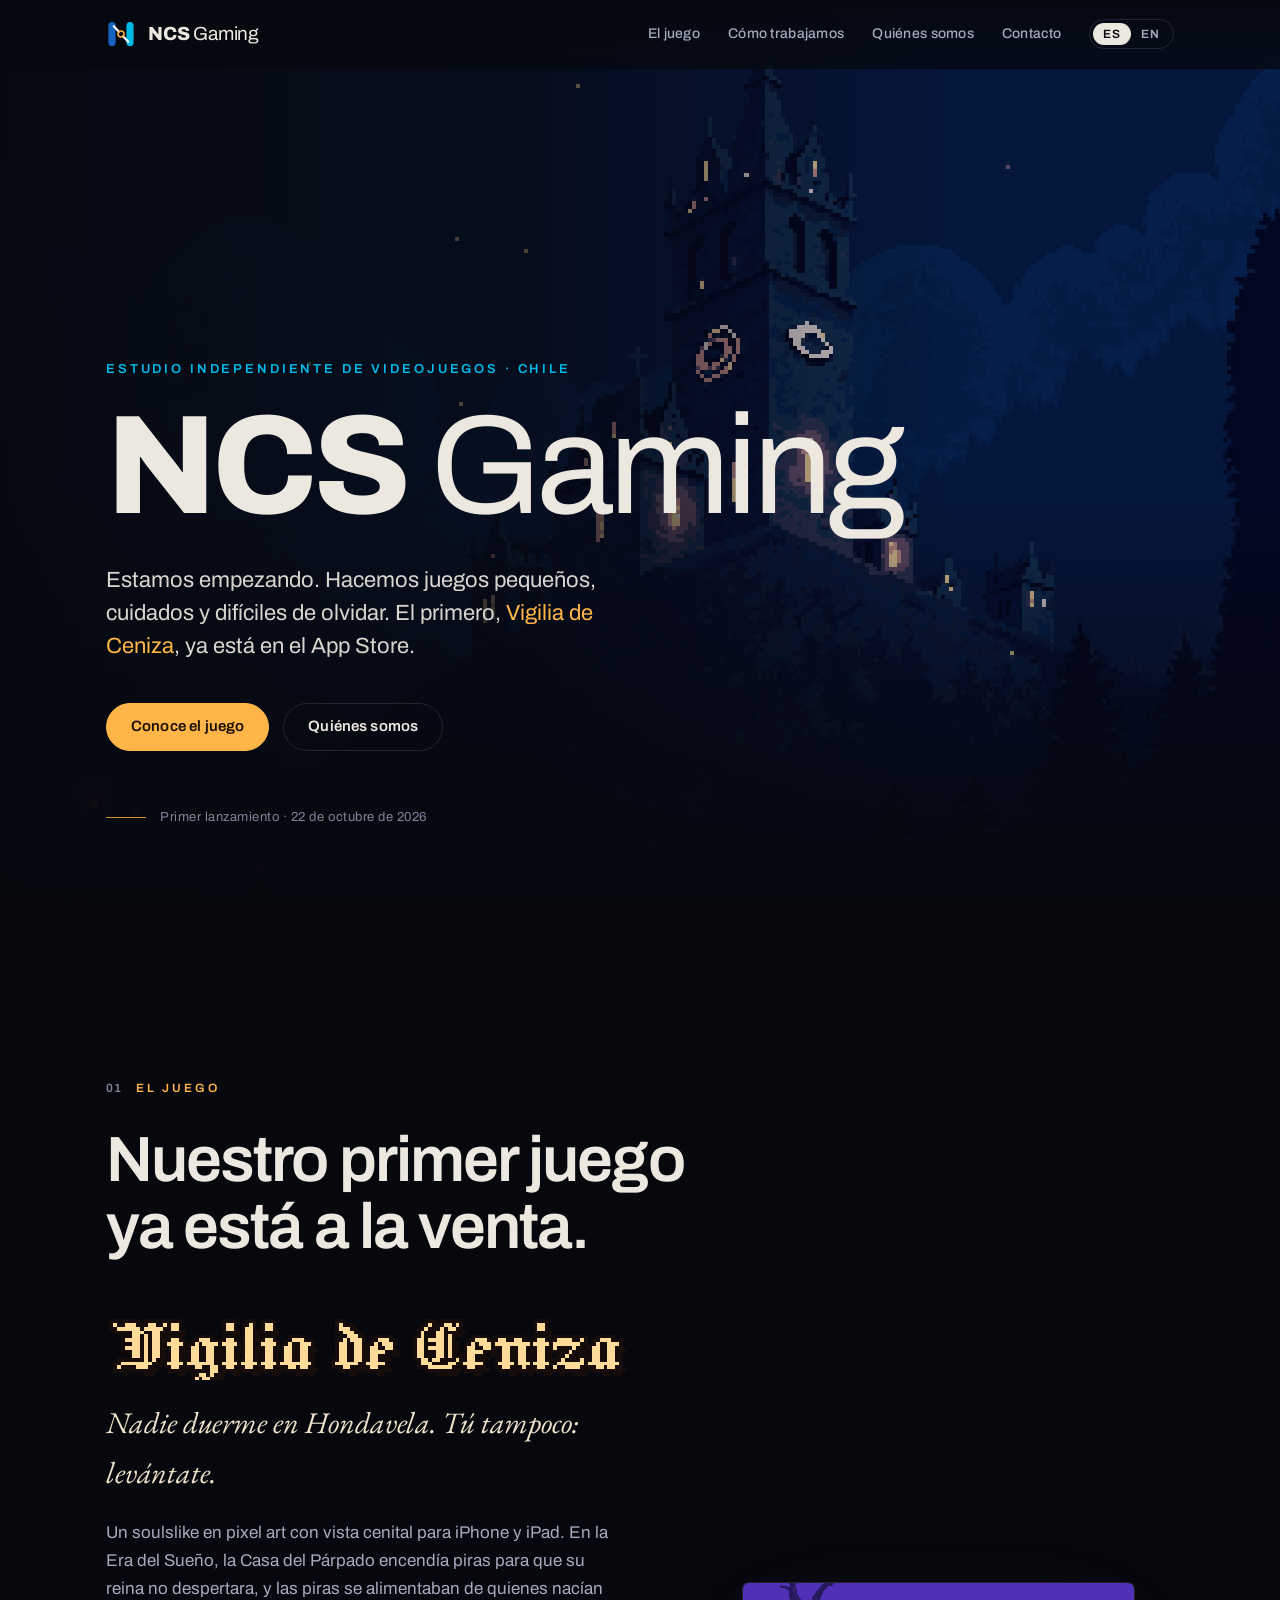
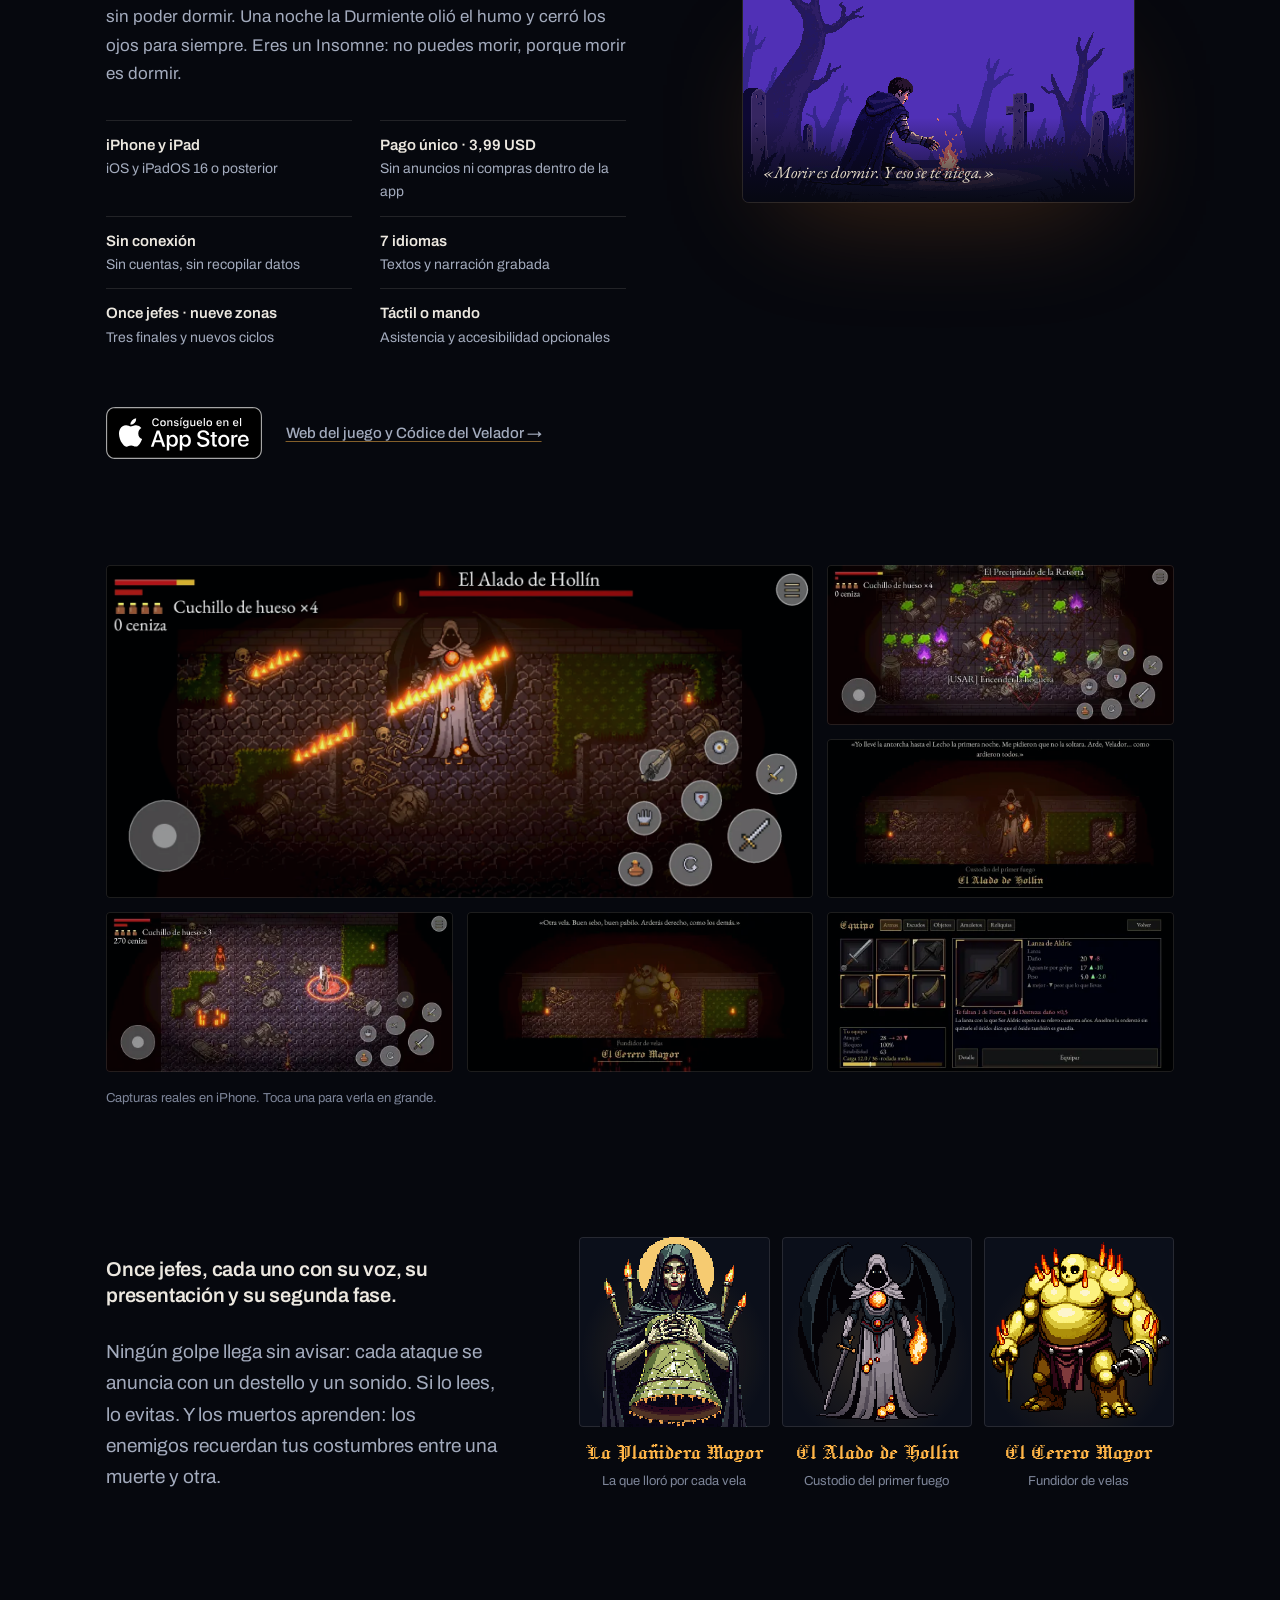
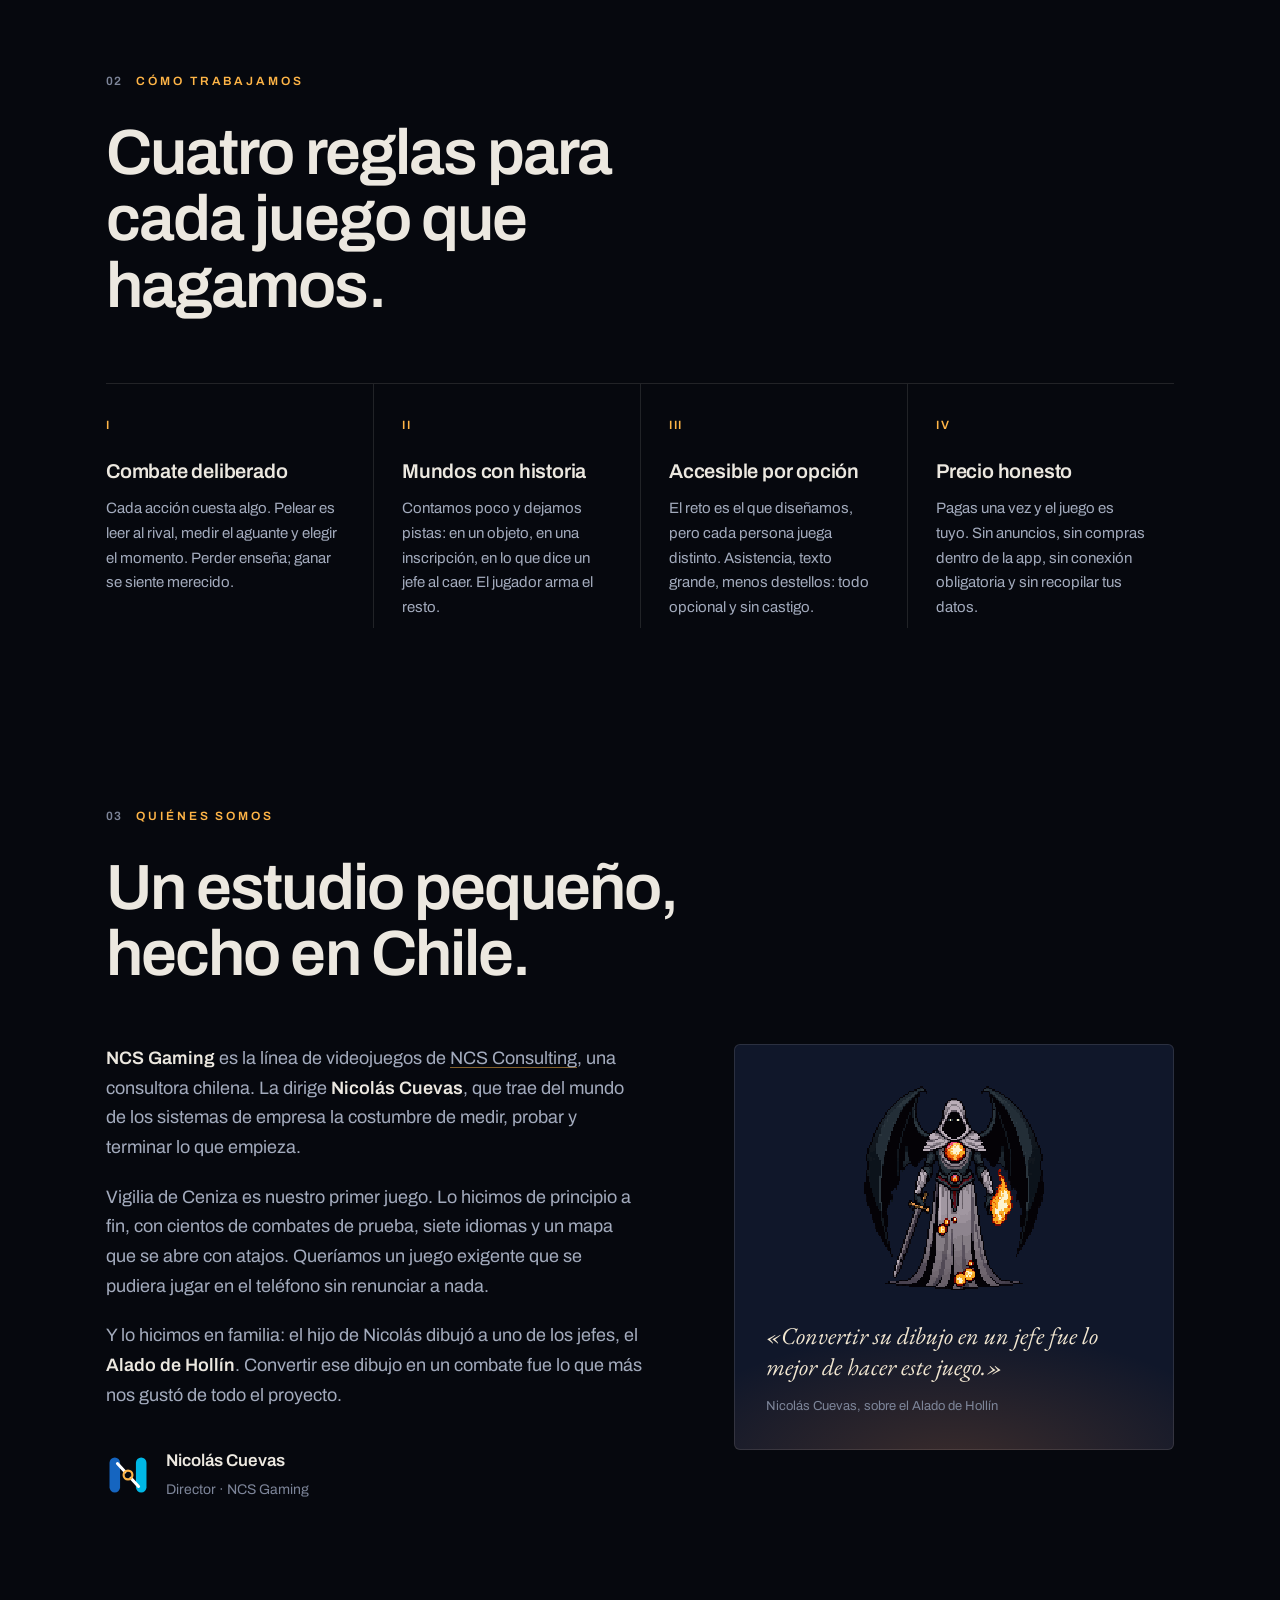
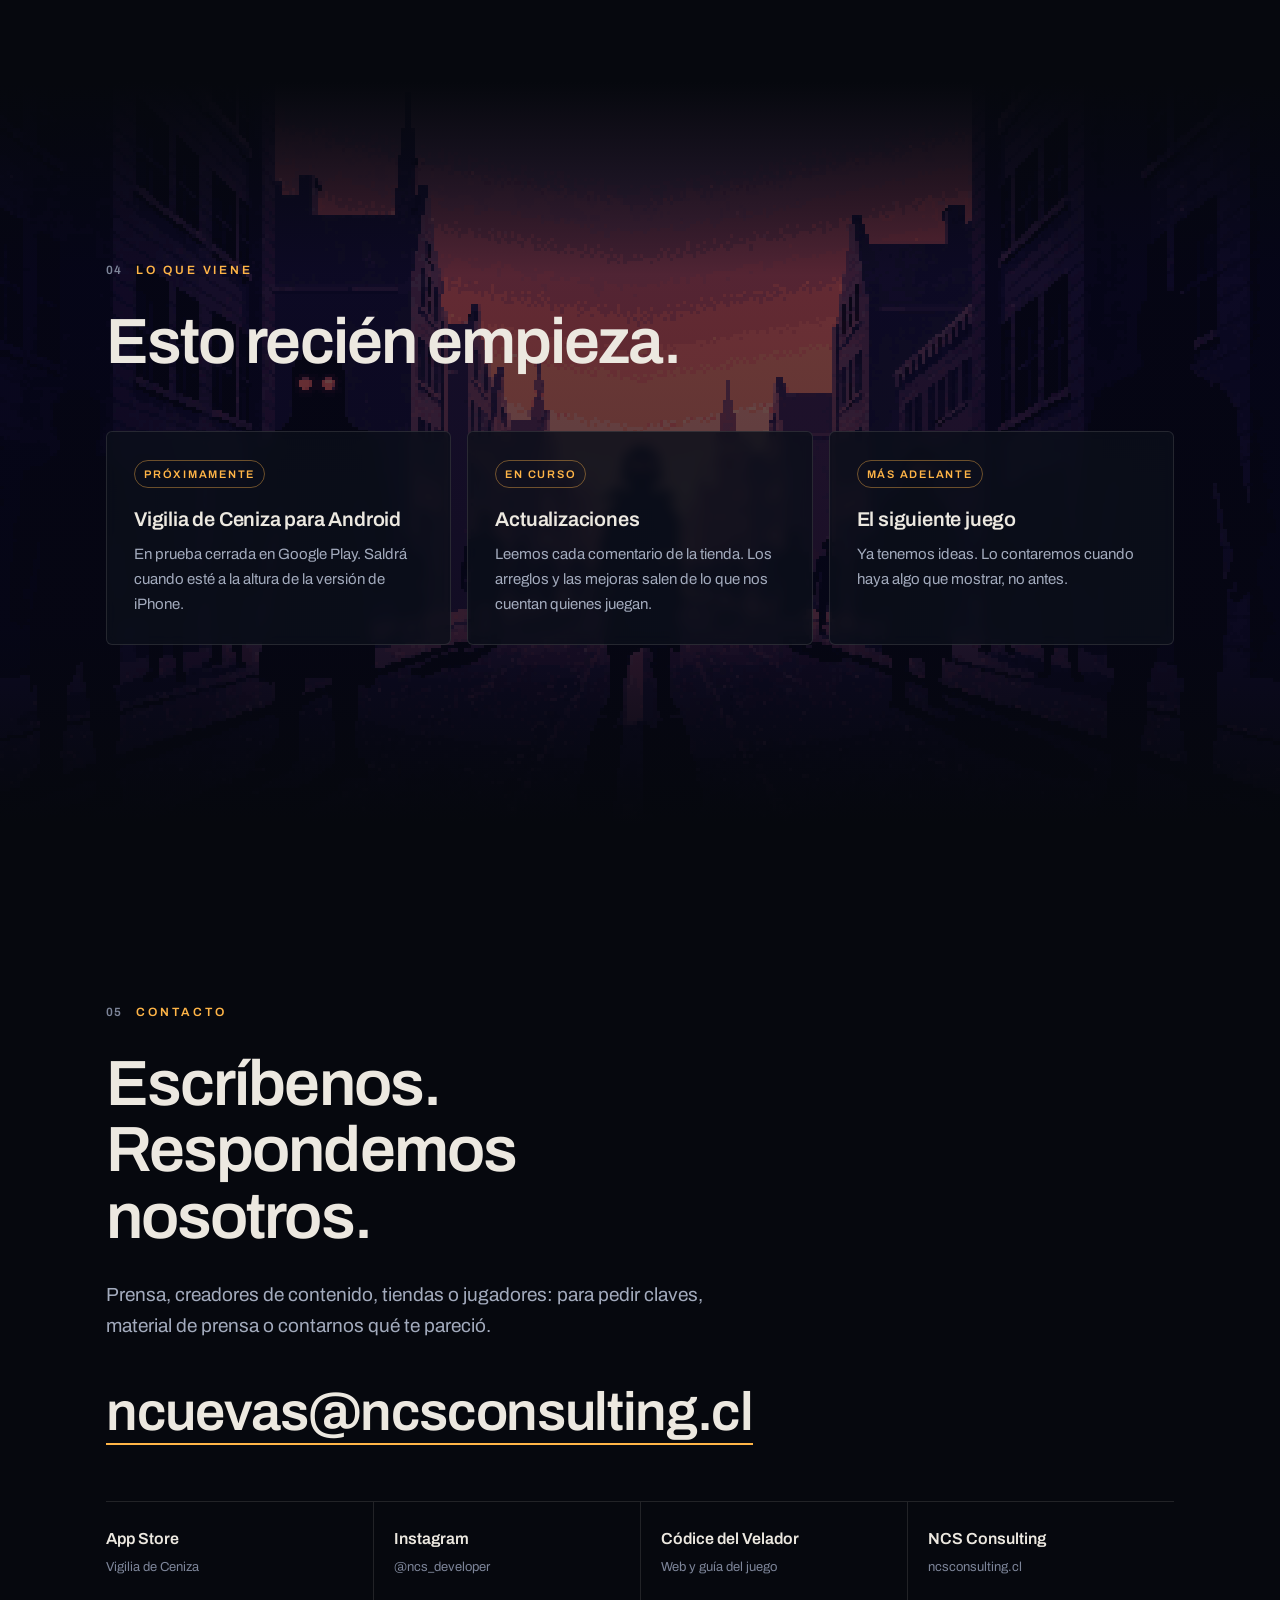
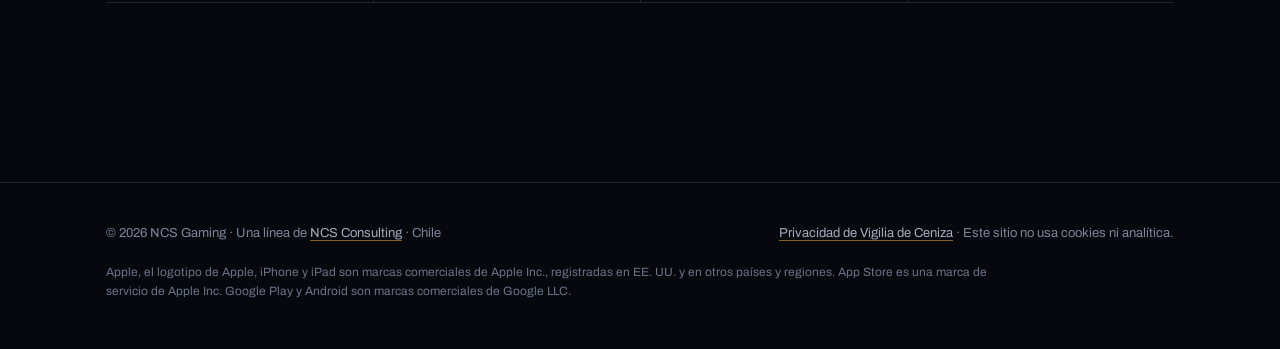
==== index.html @ e725d8c4 "Sitio de NCS Gaming: primera versión (ES/EN)" ====
<!doctype html>
<html lang="es">
<head>
<meta charset="utf-8">
<meta name="viewport" content="width=device-width, initial-scale=1">
<title>NCS Gaming — Estudio independiente de videojuegos · Chile</title>
<meta name="description" content="NCS Gaming es un estudio independiente de videojuegos de Chile. Estamos empezando: nuestro primer juego, Vigilia de Ceniza, ya está en el App Store para iPhone y iPad.">
<meta name="theme-color" content="#06080e">
<link rel="canonical" href="https://ncsconsulting-develops.github.io/ncs-gaming/">
<link rel="alternate" hreflang="es" href="https://ncsconsulting-develops.github.io/ncs-gaming/">
<link rel="alternate" hreflang="en" href="https://ncsconsulting-develops.github.io/ncs-gaming/en/">
<link rel="alternate" hreflang="x-default" href="https://ncsconsulting-develops.github.io/ncs-gaming/">
<link rel="icon" href="favicon.svg" type="image/svg+xml">
<link rel="apple-touch-icon" href="apple-touch-icon.png">

<meta property="og:type" content="website">
<meta property="og:site_name" content="NCS Gaming">
<meta property="og:locale" content="es_CL">
<meta property="og:locale:alternate" content="en_US">
<meta property="og:title" content="NCS Gaming — Estudio independiente de videojuegos · Chile">
<meta property="og:description" content="Estamos empezando. Nuestro primer juego, Vigilia de Ceniza, ya está en el App Store para iPhone y iPad.">
<meta property="og:url" content="https://ncsconsulting-develops.github.io/ncs-gaming/">
<meta property="og:image" content="https://ncsconsulting-develops.github.io/ncs-gaming/img/og_es.jpg">
<meta property="og:image:width" content="1200">
<meta property="og:image:height" content="630">
<meta property="og:image:alt" content="Vigilia de Ceniza: una catedral de noche sobre Hondavela. Nadie duerme en Hondavela.">
<meta name="twitter:card" content="summary_large_image">
<meta name="twitter:title" content="NCS Gaming — Estudio independiente de videojuegos · Chile">
<meta name="twitter:description" content="Estamos empezando. Nuestro primer juego, Vigilia de Ceniza, ya está en el App Store.">
<meta name="twitter:image" content="https://ncsconsulting-develops.github.io/ncs-gaming/img/og_es.jpg">

<link rel="preconnect" href="https://fonts.googleapis.com">
<link rel="preconnect" href="https://fonts.gstatic.com" crossorigin>
<link href="https://fonts.googleapis.com/css2?family=Archivo:wght@400;500;600;800&family=EB+Garamond:ital@1&display=swap" rel="stylesheet">
<link rel="stylesheet" href="css/site.css">
<script src="js/site.js" defer></script>
</head>
<body>
<svg width="0" height="0" style="position:absolute" aria-hidden="true">
  <symbol id="n" viewBox="0 0 100 100">
    <rect x="8" y="10" width="24" height="80" rx="12" fill="#1565C0"/>
    <rect x="68" y="10" width="24" height="80" rx="12" fill="#00B8E6"/>
    <g stroke="#FFFFFF" stroke-width="7" stroke-linecap="round"><line x1="26" y1="24" x2="43.22" y2="42.65"/><line x1="56.78" y1="57.35" x2="74" y2="76"/></g>
    <circle cx="50" cy="50" r="10" fill="none" stroke="#FFB547" stroke-width="5"/>
  </symbol>
</svg>
<a class="skip" href="#main">Saltar al contenido</a>

<header class="top">
  <div class="wrap">
    <a class="brand" href="#inicio" aria-label="NCS Gaming, inicio">
      <svg aria-hidden="true"><use href="#n"/></svg>
      <span><b>NCS</b> Gaming</span>
    </a>
    <nav class="nav" aria-label="Secciones">
      <a href="#juego">El juego</a>
      <a href="#principios">Cómo trabajamos</a>
      <a href="#nosotros">Quiénes somos</a>
      <a href="#contacto">Contacto</a>
    </nav>
    <div class="lang" role="group" aria-label="Idioma">
      <span aria-current="page" lang="es">ES</span>
      <a href="en/" hreflang="en" lang="en" aria-label="English version">EN</a>
    </div>
  </div>
</header>

<main id="main">
  <div class="hero" id="inicio">
    <img class="hero-art px" src="img/01_hondavela.png" width="400" height="224" alt="" fetchpriority="high">
    <div class="wrap">
      <p class="kicker">Estudio independiente de videojuegos · Chile</p>
      <h1><b>NCS</b> Gaming</h1>
      <p class="lead">Estamos empezando. Hacemos juegos pequeños, cuidados y difíciles de olvidar. El primero, <em>Vigilia de Ceniza</em>, ya está en el App Store.</p>
      <div class="actions">
        <a class="btn solid" href="#juego">Conoce el juego</a>
        <a class="btn" href="#nosotros">Quiénes somos</a>
      </div>
      <p class="hero-note">Primer lanzamiento · 22 de octubre de 2026</p>
    </div>
  </div>

  <div class="wrap">
    <section id="juego" aria-labelledby="juego-t">
      <p class="eyebrow" data-n="01">El juego</p>
      <h2 id="juego-t">Nuestro primer juego ya está a la venta.</h2>

      <div class="game-head">
        <div class="game-copy">
          <img class="game-logo px" src="img/vigilia_title.png" width="1068" height="132" alt="Vigilia de Ceniza" loading="lazy">
          <p class="tagline">Nadie duerme en Hondavela. Tú tampoco: levántate.</p>
          <p class="body">Un soulslike en pixel art con vista cenital para iPhone y iPad. En la Era del Sueño, la Casa del Párpado encendía piras para que su reina no despertara, y las piras se alimentaban de quienes nacían sin poder dormir. Una noche la Durmiente olió el humo y cerró los ojos para siempre. Eres un Insomne: no puedes morir, porque morir es dormir.</p>
          <ul class="facts">
            <li><b>iPhone y iPad</b>iOS y iPadOS 16 o posterior</li>
            <li><b>Pago único · 3,99 USD</b>Sin anuncios ni compras dentro de la app</li>
            <li><b>Sin conexión</b>Sin cuentas, sin recopilar datos</li>
            <li><b>7 idiomas</b>Textos y narración grabada</li>
            <li><b>Once jefes · nueve zonas</b>Tres finales y nuevos ciclos</li>
            <li><b>Táctil o mando</b>Asistencia y accesibilidad opcionales</li>
          </ul>
          <div class="store">
            <a class="badge" href="https://apps.apple.com/app/id6823702349" aria-label="Consíguelo en el App Store">
              <img src="img/appstore_es.svg" width="120" height="40" alt="Consíguelo en el App Store">
            </a>
            <a class="link" href="https://ncsconsulting-develops.github.io/vigilia-de-ceniza/">Web del juego y Códice del Velador →</a>
          </div>
        </div>
        <figure class="frame">
          <img class="px" src="img/06_insomne.png" width="400" height="224" alt="El Insomne, encapuchado, se calienta las manos junto a una hoguera entre tumbas y árboles secos." loading="lazy">
          <figcaption>«Morir es dormir. Y eso se te niega.»</figcaption>
        </figure>
      </div>

      <ul class="gallery" aria-label="Capturas de Vigilia de Ceniza">
        <li><button type="button" data-full="img/shots/08.webp"><img src="img/shots/08.webp" width="1600" height="736" alt="Combate contra el Alado de Hollín, que barre la sala con plumas de fuego" loading="lazy"></button></li>
        <li><button type="button" data-full="img/shots/01.webp"><img src="img/shots/01_s.webp" width="480" height="221" alt="El Precipitado de la Retorta, primer jefe, en el laboratorio del Alquimista" loading="lazy"></button></li>
        <li><button type="button" data-full="img/shots/02.webp"><img src="img/shots/02_s.webp" width="480" height="221" alt="Presentación del Alado de Hollín, custodio del primer fuego" loading="lazy"></button></li>
        <li><button type="button" data-full="img/shots/06.webp"><img src="img/shots/06_s.webp" width="480" height="221" alt="El Insomne explora el Osario con controles táctiles para dos pulgares" loading="lazy"></button></li>
        <li><button type="button" data-full="img/shots/07.webp"><img src="img/shots/07_s.webp" width="480" height="221" alt="Presentación del Cerero Mayor, fundidor de velas" loading="lazy"></button></li>
        <li><button type="button" data-full="img/shots/04.webp"><img src="img/shots/04_s.webp" width="480" height="221" alt="El menú de equipo: armas, escudos, objetos, amuletos y reliquias con su ficha" loading="lazy"></button></li>
      </ul>
      <p class="gallery-note">Capturas reales en iPhone. Toca una para verla en grande.</p>

      <div class="bosses">
        <div>
          <h3>Once jefes, cada uno con su voz, su presentación y su segunda fase.</h3>
          <p class="intro">Ningún golpe llega sin avisar: cada ataque se anuncia con un destello y un sonido. Si lo lees, lo evitas. Y los muertos aprenden: los enemigos recuerdan tus costumbres entre una muerte y otra.</p>
        </div>
        <div class="roster">
          <figure class="boss">
            <div class="stage"><img class="px" src="img/boss_planidera.png" width="144" height="144" alt="La Plañidera Mayor, con velas encendidas y el cuerpo cosido a una campana" loading="lazy"></div>
            <figcaption><span class="name">La Plañidera Mayor</span><span class="title">La que lloró por cada vela</span></figcaption>
          </figure>
          <figure class="boss">
            <div class="stage"><img class="px" src="img/boss_angel.png" width="144" height="144" alt="El Alado de Hollín, encapuchado, con alas negras y una antorcha" loading="lazy"></div>
            <figcaption><span class="name">El Alado de Hollín</span><span class="title">Custodio del primer fuego</span></figcaption>
          </figure>
          <figure class="boss">
            <div class="stage"><img class="px" src="img/boss_cerero.png" width="144" height="144" alt="El Cerero Mayor, enorme y de cera amarilla, con mechas encendidas" loading="lazy"></div>
            <figcaption><span class="name">El Cerero Mayor</span><span class="title">Fundidor de velas</span></figcaption>
          </figure>
        </div>
      </div>
    </section>

    <section id="principios" aria-labelledby="principios-t">
      <p class="eyebrow" data-n="02">Cómo trabajamos</p>
      <h2 id="principios-t">Cuatro reglas para cada juego que hagamos.</h2>
      <ol class="principles">
        <li>
          <span class="num">I</span>
          <h3>Combate deliberado</h3>
          <p>Cada acción cuesta algo. Pelear es leer al rival, medir el aguante y elegir el momento. Perder enseña; ganar se siente merecido.</p>
        </li>
        <li>
          <span class="num">II</span>
          <h3>Mundos con historia</h3>
          <p>Contamos poco y dejamos pistas: en un objeto, en una inscripción, en lo que dice un jefe al caer. El jugador arma el resto.</p>
        </li>
        <li>
          <span class="num">III</span>
          <h3>Accesible por opción</h3>
          <p>El reto es el que diseñamos, pero cada persona juega distinto. Asistencia, texto grande, menos destellos: todo opcional y sin castigo.</p>
        </li>
        <li>
          <span class="num">IV</span>
          <h3>Precio honesto</h3>
          <p>Pagas una vez y el juego es tuyo. Sin anuncios, sin compras dentro de la app, sin conexión obligatoria y sin recopilar tus datos.</p>
        </li>
      </ol>
    </section>

    <section id="nosotros" aria-labelledby="nosotros-t">
      <p class="eyebrow" data-n="03">Quiénes somos</p>
      <h2 id="nosotros-t">Un estudio pequeño, hecho en Chile.</h2>
      <div class="about">
        <div class="text">
          <p><strong>NCS Gaming</strong> es la línea de videojuegos de <a href="https://ncsconsulting.cl">NCS Consulting</a>, una consultora chilena. La dirige <strong>Nicolás Cuevas</strong>, que trae del mundo de los sistemas de empresa la costumbre de medir, probar y terminar lo que empieza.</p>
          <p>Vigilia de Ceniza es nuestro primer juego. Lo hicimos de principio a fin, con cientos de combates de prueba, siete idiomas y un mapa que se abre con atajos. Queríamos un juego exigente que se pudiera jugar en el teléfono sin renunciar a nada.</p>
          <p>Y lo hicimos en familia: el hijo de Nicolás dibujó a uno de los jefes, el <strong>Alado de Hollín</strong>. Convertir ese dibujo en un combate fue lo que más nos gustó de todo el proyecto.</p>
          <div class="signature">
            <svg aria-hidden="true"><use href="#n"/></svg>
            <div><b>Nicolás Cuevas</b><span>Director · NCS Gaming</span></div>
          </div>
        </div>
        <figure class="son">
          <img class="px" src="img/boss_angel.png" width="144" height="144" alt="El Alado de Hollín, el jefe que dibujó el hijo de Nicolás" loading="lazy">
          <blockquote><p>«Convertir su dibujo en un jefe fue lo mejor de hacer este juego.»</p></blockquote>
          <figcaption>Nicolás Cuevas, sobre el Alado de Hollín</figcaption>
        </figure>
      </div>
    </section>
  </div>

  <div class="band">
    <img class="px" src="img/04_desvelados.png" width="400" height="224" alt="" loading="lazy">
    <div class="wrap">
      <section id="lo-que-viene" aria-labelledby="viene-t">
        <p class="eyebrow" data-n="04">Lo que viene</p>
        <h2 id="viene-t">Esto recién empieza.</h2>
        <ul class="next">
          <li>
            <span class="state">Próximamente</span>
            <h3>Vigilia de Ceniza para Android</h3>
            <p>En prueba cerrada en Google Play. Saldrá cuando esté a la altura de la versión de iPhone.</p>
          </li>
          <li>
            <span class="state">En curso</span>
            <h3>Actualizaciones</h3>
            <p>Leemos cada comentario de la tienda. Los arreglos y las mejoras salen de lo que nos cuentan quienes juegan.</p>
          </li>
          <li>
            <span class="state">Más adelante</span>
            <h3>El siguiente juego</h3>
            <p>Ya tenemos ideas. Lo contaremos cuando haya algo que mostrar, no antes.</p>
          </li>
        </ul>
      </section>
    </div>
  </div>

  <div class="wrap">
    <section id="contacto" class="contact" aria-labelledby="contacto-t">
      <p class="eyebrow" data-n="05">Contacto</p>
      <h2 id="contacto-t">Escríbenos. Respondemos nosotros.</h2>
      <p class="intro">Prensa, creadores de contenido, tiendas o jugadores: para pedir claves, material de prensa o contarnos qué te pareció.</p>
      <a class="mail" href="mailto:ncuevas@ncsconsulting.cl">ncuevas@ncsconsulting.cl</a>
      <ul class="links">
        <li><a href="https://apps.apple.com/app/id6823702349"><b>App Store</b><span>Vigilia de Ceniza</span></a></li>
        <li><a href="https://www.instagram.com/ncs_developer/"><b>Instagram</b><span>@ncs_developer</span></a></li>
        <li><a href="https://ncsconsulting-develops.github.io/vigilia-de-ceniza/"><b>Códice del Velador</b><span>Web y guía del juego</span></a></li>
        <li><a href="https://ncsconsulting.cl"><b>NCS Consulting</b><span>ncsconsulting.cl</span></a></li>
        <!-- YOUTUBE: cuando el canal tenga URL, añadir aquí:
        <li><a href="https://www.youtube.com/@..."><b>YouTube</b><span>Tráileres y diarios</span></a></li>
        -->
      </ul>
    </section>
  </div>
</main>

<footer>
  <div class="wrap">
    <div class="row">
      <span>© 2026 NCS Gaming · Una línea de <a href="https://ncsconsulting.cl">NCS Consulting</a> · Chile</span>
      <span><a href="https://ncsconsulting-develops.github.io/vigilia-de-ceniza/privacy.html">Privacidad de Vigilia de Ceniza</a> · Este sitio no usa cookies ni analítica.</span>
    </div>
    <p class="legal">Apple, el logotipo de Apple, iPhone y iPad son marcas comerciales de Apple Inc., registradas en EE. UU. y en otros países y regiones. App Store es una marca de servicio de Apple Inc. Google Play y Android son marcas comerciales de Google LLC.</p>
  </div>
</footer>

<dialog class="viewer" closedby="any" aria-label="Captura ampliada">
  <figure>
    <img alt="" width="1600" height="736">
    <figcaption></figcaption>
  </figure>
  <div class="bar">
    <button type="button" data-prev aria-label="Anterior">‹</button>
    <button type="button" data-next aria-label="Siguiente">›</button>
    <button type="button" data-close aria-label="Cerrar">×</button>
  </div>
</dialog>
</body>
</html>
---- css/site.css ----
/* NCS Gaming — hoja de estilos del sitio del estudio. Sin frameworks. */

@font-face {
  font-family: "Jacquard 12";
  src: url("../fonts/Jacquard12-Regular.ttf") format("truetype");
  font-display: swap;
}

:root {
  color-scheme: dark;
  --night: #06080e;
  --night-2: #0b0f1a;
  --surface: #10172a;
  --line: rgba(233, 230, 223, .12);
  --text: #ece8e0;
  --muted: #a3abbd;
  --dim: #7d8599;
  --ember: #ffb547;
  --ember-deep: #e8862a;
  --blue: #1565c0;
  --cyan: #00b8e6;
  --ink: #0a1f44;
  --sans: "Archivo", system-ui, -apple-system, "Segoe UI", sans-serif;
  --serif: "EB Garamond", Georgia, "Times New Roman", serif;
  --pixel: "Jacquard 12", var(--serif);
  --wrap: 1180px;
  --gutter: clamp(20px, 5vw, 56px);
  --section: clamp(96px, 14vw, 184px);
}

*, *::before, *::after { box-sizing: border-box; }

html { scroll-behavior: smooth; -webkit-text-size-adjust: 100%; }
@media (prefers-reduced-motion: reduce) {
  html { scroll-behavior: auto; }
  *, *::before, *::after { animation: none !important; transition: none !important; }
}

body {
  margin: 0;
  background: var(--night);
  color: var(--text);
  font-family: var(--sans);
  font-size: 17px;
  line-height: 1.65;
  font-weight: 400;
  overflow-x: hidden;
  -webkit-font-smoothing: antialiased;
}

img { display: block; max-width: 100%; height: auto; }
.px { image-rendering: pixelated; }

a { color: inherit; text-decoration-color: rgba(255, 181, 71, .5); text-underline-offset: 3px; }
a:hover { color: var(--ember); }
:focus-visible { outline: 2px solid var(--ember); outline-offset: 4px; border-radius: 4px; }

.skip {
  position: absolute; left: 16px; top: -60px; z-index: 50;
  background: var(--ember); color: #1a1003; padding: 10px 16px; border-radius: 6px;
  font-weight: 600; text-decoration: none;
}
.skip:focus { top: 12px; }

.wrap { width: 100%; max-width: var(--wrap); margin: 0 auto; padding: 0 var(--gutter); }

.sr-only {
  position: absolute; width: 1px; height: 1px; padding: 0; margin: -1px;
  overflow: hidden; clip: rect(0 0 0 0); white-space: nowrap; border: 0;
}

/* ---------- Cabecera ---------- */
.top {
  position: fixed; inset: 0 0 auto 0; z-index: 20;
  background: linear-gradient(rgba(6, 8, 14, .92), rgba(6, 8, 14, .72));
  backdrop-filter: blur(10px); -webkit-backdrop-filter: blur(10px);
  border-bottom: 1px solid transparent;
  transition: border-color .3s;
}
.top.scrolled { border-bottom-color: var(--line); }
.top .wrap { display: flex; align-items: center; gap: 24px; height: 68px; }
.brand { display: flex; align-items: center; gap: 12px; text-decoration: none; color: var(--text); }
.brand svg { width: 30px; height: 30px; flex: none; }
.brand span { font-size: 19px; letter-spacing: -.01em; white-space: nowrap; }
.brand b { font-weight: 800; }
.nav { display: flex; gap: 28px; margin-left: auto; }
.nav a { font-size: 14px; font-weight: 500; color: var(--muted); text-decoration: none; letter-spacing: .02em; }
.nav a:hover { color: var(--text); }
.lang {
  display: flex; border: 1px solid var(--line); border-radius: 999px; padding: 3px; margin-left: 4px;
}
.lang a, .lang span {
  font-size: 12px; font-weight: 600; letter-spacing: .08em; padding: 5px 10px; border-radius: 999px;
  text-decoration: none; color: var(--muted); line-height: 1;
}
.lang span { background: var(--text); color: var(--night); }
.lang a:hover { color: var(--text); }
@media (max-width: 820px) {
  .nav { display: none; }
  .lang { margin-left: auto; }
}

/* ---------- Portada ---------- */
.hero {
  position: relative; min-height: min(100vh, 920px); min-height: min(100svh, 920px);
  display: flex; align-items: flex-end; overflow: hidden; isolation: isolate;
}
.hero-art {
  position: absolute; inset: 0; z-index: -2;
  width: 100%; height: 100%; object-fit: cover; object-position: 88% 40%;
}
.hero::before {
  content: ""; position: absolute; inset: 0; z-index: -1;
  background:
    linear-gradient(90deg, rgba(6, 8, 14, .94) 0%, rgba(6, 8, 14, .7) 42%, rgba(6, 8, 14, .1) 75%),
    linear-gradient(0deg, var(--night) 0%, rgba(6, 8, 14, 0) 45%);
}
.hero .wrap { padding-top: 140px; padding-bottom: clamp(56px, 8vh, 96px); }
.kicker {
  font-size: 13px; font-weight: 600; letter-spacing: .22em; text-transform: uppercase; color: var(--cyan);
  margin: 0 0 22px;
}
.hero h1 {
  font-size: clamp(56px, 11vw, 148px); line-height: .92; letter-spacing: -.035em; margin: 0;
  font-weight: 400;
}
.hero h1 b { font-weight: 800; }
.hero .lead {
  max-width: 560px; margin: 32px 0 0; font-size: clamp(18px, 2.1vw, 22px); line-height: 1.5; color: #d9d6cf;
}
.hero .lead em { font-style: normal; color: var(--ember); }
.actions { display: flex; flex-wrap: wrap; gap: 14px; margin-top: 40px; }
.btn {
  display: inline-flex; align-items: center; gap: 10px; min-height: 48px; padding: 0 24px;
  border-radius: 999px; font-size: 15px; font-weight: 600; text-decoration: none; letter-spacing: .01em;
  border: 1px solid var(--line); color: var(--text); transition: background .2s, border-color .2s, color .2s;
}
.btn:hover { border-color: var(--text); color: var(--text); }
.btn.solid { background: var(--ember); border-color: var(--ember); color: #1a1003; }
.btn.solid:hover { background: #ffc66e; border-color: #ffc66e; color: #1a1003; }
.btn svg { width: 16px; height: 16px; }
.hero-note {
  margin-top: 56px; display: flex; align-items: center; gap: 14px; color: var(--dim); font-size: 13px;
  letter-spacing: .04em;
}
.hero-note::before { content: ""; width: 40px; height: 1px; background: var(--ember); opacity: .8; }

/* ---------- Secciones ---------- */
section { padding: var(--section) 0 0; }
.eyebrow {
  display: flex; align-items: center; gap: 14px; margin: 0 0 28px;
  font-size: 12px; font-weight: 600; letter-spacing: .24em; text-transform: uppercase; color: var(--ember);
}
.eyebrow::before { content: attr(data-n); color: var(--dim); letter-spacing: .1em; }
h2 {
  font-size: clamp(34px, 5.4vw, 64px); line-height: 1.04; letter-spacing: -.03em; font-weight: 600;
  margin: 0; max-width: 16ch;
}
h3 { font-size: 20px; line-height: 1.3; font-weight: 600; letter-spacing: -.01em; margin: 0; }
p { margin: 0; }
.intro { color: var(--muted); font-size: clamp(17px, 1.7vw, 19px); max-width: 620px; margin-top: 28px; }

/* ---------- Juego ---------- */
.game-head {
  display: grid; grid-template-columns: minmax(0, 1.05fr) minmax(0, .95fr); gap: clamp(40px, 6vw, 88px);
  align-items: center; margin-top: 56px;
}
.game-logo { width: 100%; max-width: 520px; }
.tagline { font-family: var(--serif); font-size: clamp(22px, 2.6vw, 30px); font-style: italic; color: #efe2c9; margin-top: 18px; }
.game-copy p.body { color: var(--muted); margin-top: 22px; max-width: 54ch; }
.facts { list-style: none; padding: 0; margin: 32px 0 0; display: grid; grid-template-columns: 1fr 1fr; gap: 0 28px; }
.facts li { padding: 12px 0; border-top: 1px solid var(--line); font-size: 14px; color: var(--muted); }
.facts li b { display: block; color: var(--text); font-weight: 600; font-size: 15px; }
.store { display: flex; flex-wrap: wrap; align-items: center; gap: 18px 24px; margin-top: 36px; }
.store .badge { display: block; padding: 10px 0; }
.store .badge img { height: 52px; width: auto; }
.store .link { font-size: 15px; font-weight: 500; color: var(--muted); }

.frame {
  position: relative; border-radius: 6px; overflow: hidden; background: var(--night-2);
  box-shadow: 0 40px 120px -40px rgba(255, 140, 50, .25), 0 0 0 1px var(--line);
}
.frame img { width: 100%; }
.frame figcaption {
  position: absolute; left: 0; right: 0; bottom: 0; padding: 40px 20px 16px;
  background: linear-gradient(0deg, rgba(6, 8, 14, .9), rgba(6, 8, 14, 0));
  font-family: var(--serif); font-style: italic; font-size: 17px; color: #e6dcc8;
}

.gallery {
  list-style: none; padding: 0; margin: clamp(56px, 8vw, 96px) 0 0;
  display: grid; grid-template-columns: repeat(3, minmax(0, 1fr)); gap: 14px;
}
.gallery li:first-child { grid-column: span 2; grid-row: span 2; }
.gallery button {
  display: block; width: 100%; padding: 0; border: 0; background: var(--night-2); cursor: zoom-in;
  border-radius: 4px; overflow: hidden; position: relative; aspect-ratio: 2622 / 1206;
}
.gallery li:first-child button { height: 100%; aspect-ratio: auto; }
.gallery img { width: 100%; height: 100%; object-fit: cover; transition: transform .6s cubic-bezier(.2, .7, .2, 1), opacity .3s; opacity: .92; }
.gallery button:hover img { transform: scale(1.025); opacity: 1; }
.gallery button::after {
  content: ""; position: absolute; inset: 0; box-shadow: inset 0 0 0 1px var(--line); border-radius: 4px; pointer-events: none;
}
.gallery-note { margin-top: 16px; font-size: 13px; color: var(--dim); }

.bosses {
  margin-top: clamp(72px, 10vw, 128px); display: grid; grid-template-columns: minmax(0, .8fr) minmax(0, 1.2fr);
  gap: clamp(32px, 6vw, 80px); align-items: end;
}
.bosses .roster { display: grid; grid-template-columns: repeat(3, minmax(0, 1fr)); gap: 12px; }
.boss { margin: 0; text-align: center; }
.boss .stage {
  aspect-ratio: 1; display: grid; place-items: end center; border-radius: 4px;
  background: radial-gradient(circle at 50% 62%, rgba(255, 181, 71, .14), rgba(255, 181, 71, 0) 62%), var(--night-2);
  box-shadow: inset 0 0 0 1px var(--line);
}
.boss img { width: 100%; max-width: 288px; }
.boss figcaption { margin-top: 14px; }
.boss .name { font-family: var(--pixel); font-size: 24px; line-height: 1; color: var(--ember); display: block; }
.boss .title { font-size: 13px; color: var(--dim); display: block; margin-top: 6px; }

/* ---------- Principios ---------- */
.principles {
  list-style: none; padding: 0; margin: 64px 0 0;
  display: grid; grid-template-columns: repeat(4, minmax(0, 1fr)); gap: 0;
  border-top: 1px solid var(--line);
}
.principles li { padding: 32px 28px 8px 0; }
.principles li + li { padding-left: 28px; border-left: 1px solid var(--line); }
.principles .num { font-size: 12px; font-weight: 600; letter-spacing: .14em; color: var(--ember); display: block; margin-bottom: 22px; }
.principles p { color: var(--muted); font-size: 15px; margin-top: 12px; }

/* ---------- Nosotros ---------- */
.about { display: grid; grid-template-columns: minmax(0, 1.1fr) minmax(0, .9fr); gap: clamp(40px, 7vw, 104px); align-items: start; margin-top: 56px; }
.about .text p { color: var(--muted); font-size: 18px; }
.about .text p + p { margin-top: 20px; }
.about .text strong { color: var(--text); font-weight: 600; }
.son {
  margin: 0; padding: 36px 32px 32px; border-radius: 6px; background: var(--surface);
  box-shadow: inset 0 0 0 1px var(--line); position: relative; overflow: hidden;
}
.son::before {
  content: ""; position: absolute; inset: auto -20% -40% -20%; height: 70%;
  background: radial-gradient(ellipse at center, rgba(255, 140, 50, .18), rgba(255, 140, 50, 0) 70%);
}
.son img { width: 216px; margin: 0 auto; position: relative; }
.son blockquote { margin: 24px 0 0; font-family: var(--serif); font-size: 24px; line-height: 1.3; font-style: italic; color: #f1e6d0; position: relative; }
.son figcaption { margin-top: 14px; font-size: 13px; color: var(--dim); position: relative; }
.signature { margin-top: 36px; display: flex; align-items: center; gap: 16px; }
.signature svg { width: 44px; height: 44px; flex: none; }
.signature b { display: block; font-weight: 600; color: var(--text); }
.signature span { font-size: 14px; color: var(--dim); }

/* ---------- Lo que viene ---------- */
.band { position: relative; margin-top: var(--section); overflow: hidden; isolation: isolate; }
.band > img { position: absolute; inset: 0; width: 100%; height: 100%; object-fit: cover; object-position: 50% 30%; z-index: -2; }
.band::before {
  content: ""; position: absolute; inset: 0; z-index: -1;
  background: linear-gradient(180deg, var(--night) 0%, rgba(6, 8, 14, .58) 26%, rgba(6, 8, 14, .66) 74%, var(--night) 100%);
}
.band section { padding: var(--section) 0; }
.next { list-style: none; padding: 0; margin: 56px 0 0; display: grid; grid-template-columns: repeat(3, minmax(0, 1fr)); gap: 16px; }
.next li {
  padding: 28px; border-radius: 6px; background: rgba(11, 15, 26, .82); box-shadow: inset 0 0 0 1px var(--line);
  backdrop-filter: blur(6px); -webkit-backdrop-filter: blur(6px);
}
.next .state { display: inline-block; font-size: 11px; font-weight: 600; letter-spacing: .16em; text-transform: uppercase; color: var(--ember); border: 1px solid rgba(255, 181, 71, .4); padding: 4px 9px; border-radius: 999px; margin-bottom: 18px; }
.next p { color: var(--muted); font-size: 15px; margin-top: 10px; }

/* ---------- Contacto ---------- */
.contact { padding-bottom: var(--section); }
.contact .mail {
  display: inline-block; margin-top: 40px; font-size: clamp(26px, 4.6vw, 54px); font-weight: 600; letter-spacing: -.025em;
  text-decoration: none; border-bottom: 2px solid var(--ember); line-height: 1.15; word-break: break-word;
}
.links { list-style: none; padding: 0; margin: 56px 0 0; display: grid; grid-template-columns: repeat(4, minmax(0, 1fr)); border-top: 1px solid var(--line); }
.links li { border-bottom: 1px solid var(--line); }
.links li + li { border-left: 1px solid var(--line); }
.links a { display: flex; flex-direction: column; gap: 4px; padding: 24px 20px 24px 0; text-decoration: none; min-height: 100%; }
.links li + li a { padding-left: 20px; }
.links a b { font-weight: 600; font-size: 16px; }
.links a span { font-size: 13px; color: var(--dim); }
.links a:hover b { color: var(--ember); }

/* ---------- Pie ---------- */
footer { border-top: 1px solid var(--line); padding: 40px 0 48px; color: var(--dim); font-size: 13px; }
footer .wrap { display: grid; gap: 18px; }
footer .row { display: flex; flex-wrap: wrap; justify-content: space-between; gap: 12px 32px; }
footer .legal { font-size: 12px; line-height: 1.6; max-width: 900px; color: #6c7386; }
footer a { color: var(--muted); }

/* ---------- Visor de capturas ---------- */
dialog.viewer {
  width: min(1600px, 100vw); max-width: 100vw; max-height: 100vh; padding: 0; border: 0;
  background: transparent; color: var(--text);
}
dialog.viewer::backdrop { background: rgba(3, 4, 8, .92); }
.viewer figure { margin: 0; padding: 56px 16px 16px; display: grid; gap: 14px; }
.viewer img { width: 100%; height: auto; max-height: calc(100vh - 140px); object-fit: contain; border-radius: 4px; }
.viewer figcaption { text-align: center; color: var(--muted); font-size: 14px; }
.viewer .bar { position: fixed; top: 12px; right: 12px; display: flex; gap: 8px; }
.viewer button {
  width: 44px; height: 44px; border-radius: 999px; border: 1px solid var(--line); background: rgba(16, 23, 42, .9);
  color: var(--text); font-size: 20px; line-height: 1; cursor: pointer; display: grid; place-items: center;
}
.viewer button:hover { border-color: var(--text); }

/* ---------- Responsive ---------- */
@media (max-width: 980px) {
  .principles { grid-template-columns: 1fr 1fr; }
  .principles li:nth-child(3) { padding-left: 0; border-left: 0; }
  .principles li:nth-child(n+3) { border-top: 1px solid var(--line); }
  .links { grid-template-columns: 1fr 1fr; }
  .links li:nth-child(3) { border-left: 0; }
  .links li:nth-child(3) a { padding-left: 0; }
}
@media (max-width: 860px) {
  .game-head, .about, .bosses { grid-template-columns: 1fr; }
  .next { grid-template-columns: 1fr; }
}
@media (max-width: 640px) {
  body { font-size: 16px; }
  .hero { align-items: flex-end; }
  .hero-art { object-position: 70% 30%; }
  .hero::before {
    background: linear-gradient(0deg, var(--night) 0%, rgba(6, 8, 14, .86) 48%, rgba(6, 8, 14, .2) 100%);
  }
  .gallery { grid-template-columns: 1fr 1fr; gap: 10px; }
  .gallery li:first-child { grid-column: span 2; grid-row: auto; }
  .gallery li:first-child button { aspect-ratio: 2622 / 1206; }
  .facts { grid-template-columns: 1fr; }
  .principles { grid-template-columns: 1fr; }
  .principles li, .principles li + li { padding: 28px 0 8px; border-left: 0; }
  .principles li + li { border-top: 1px solid var(--line); }
  .links { grid-template-columns: 1fr; }
  .links li + li { border-left: 0; }
  .links li + li a { padding-left: 0; }
  .son { padding: 28px 22px 24px; }
  .son img { width: 168px; }
  .bosses .roster { gap: 8px; }
  .boss .name { font-size: 18px; }
  .boss .title { font-size: 12px; }
}
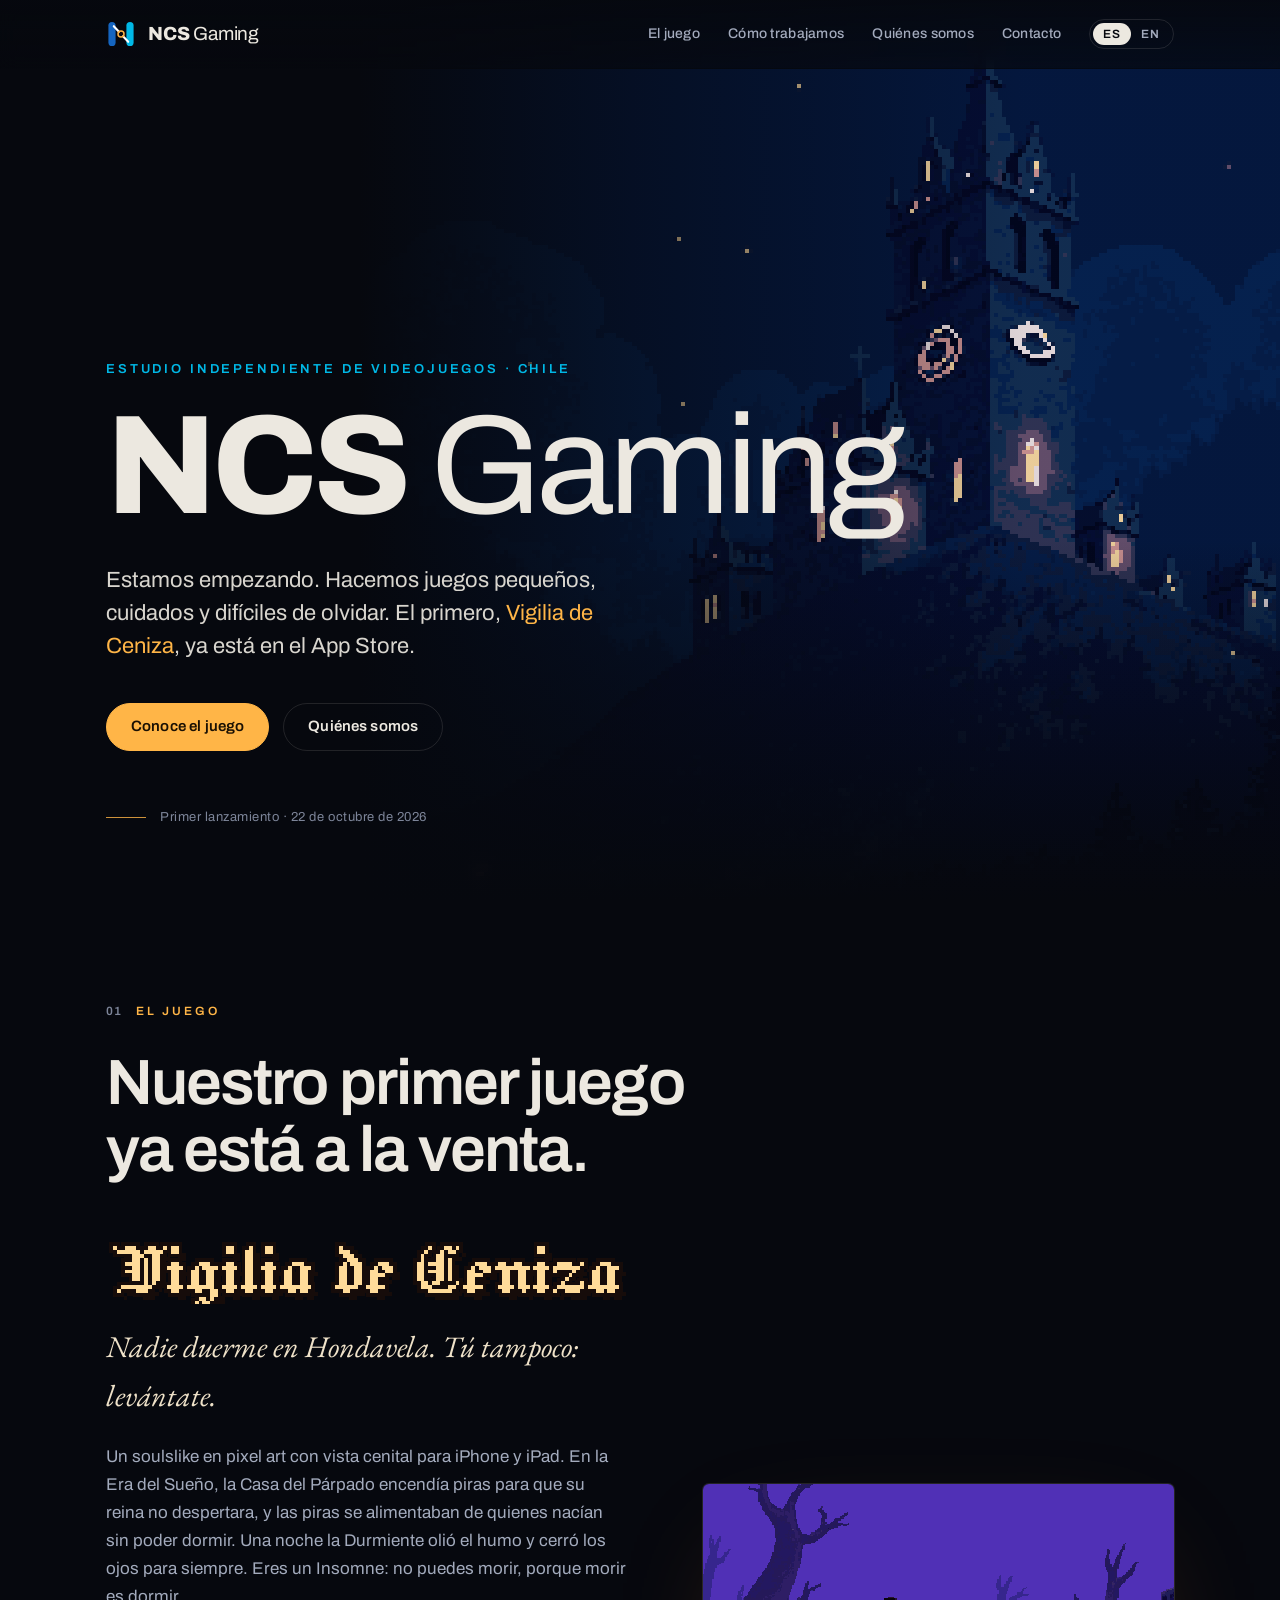
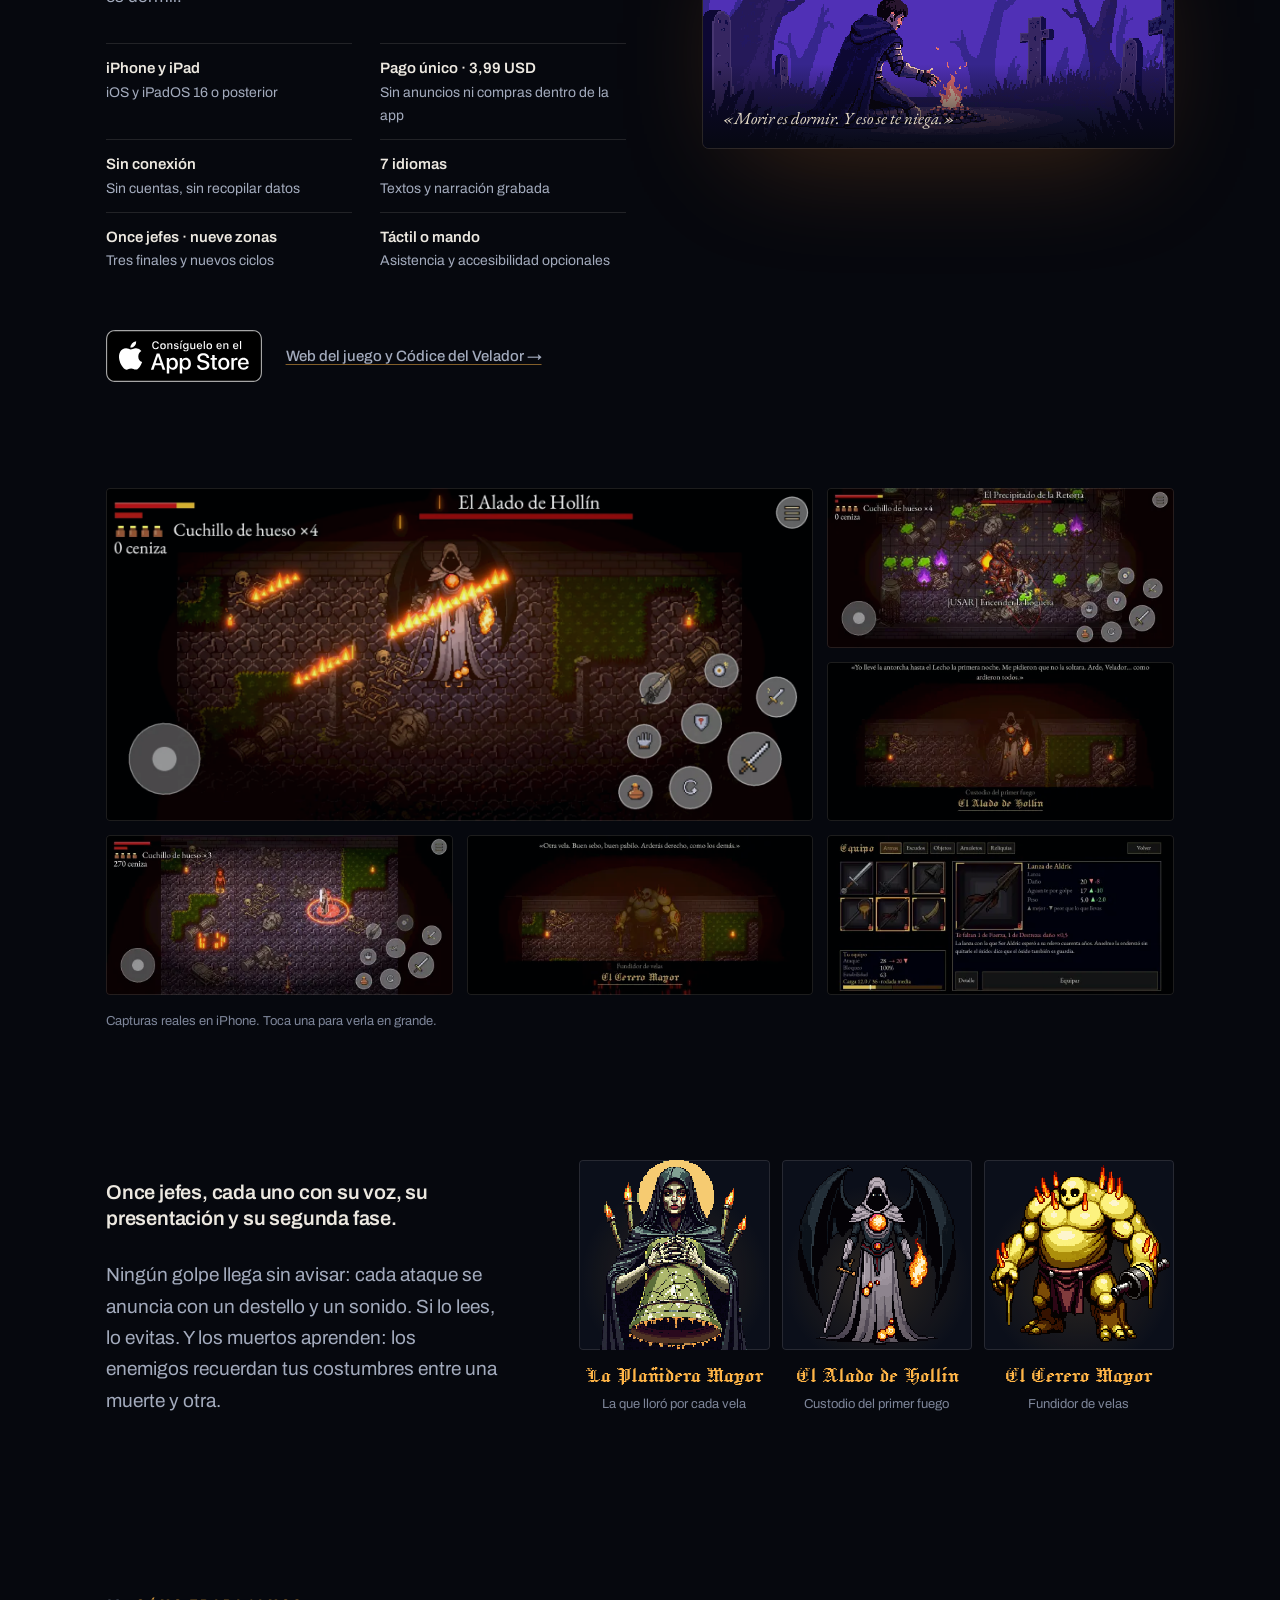
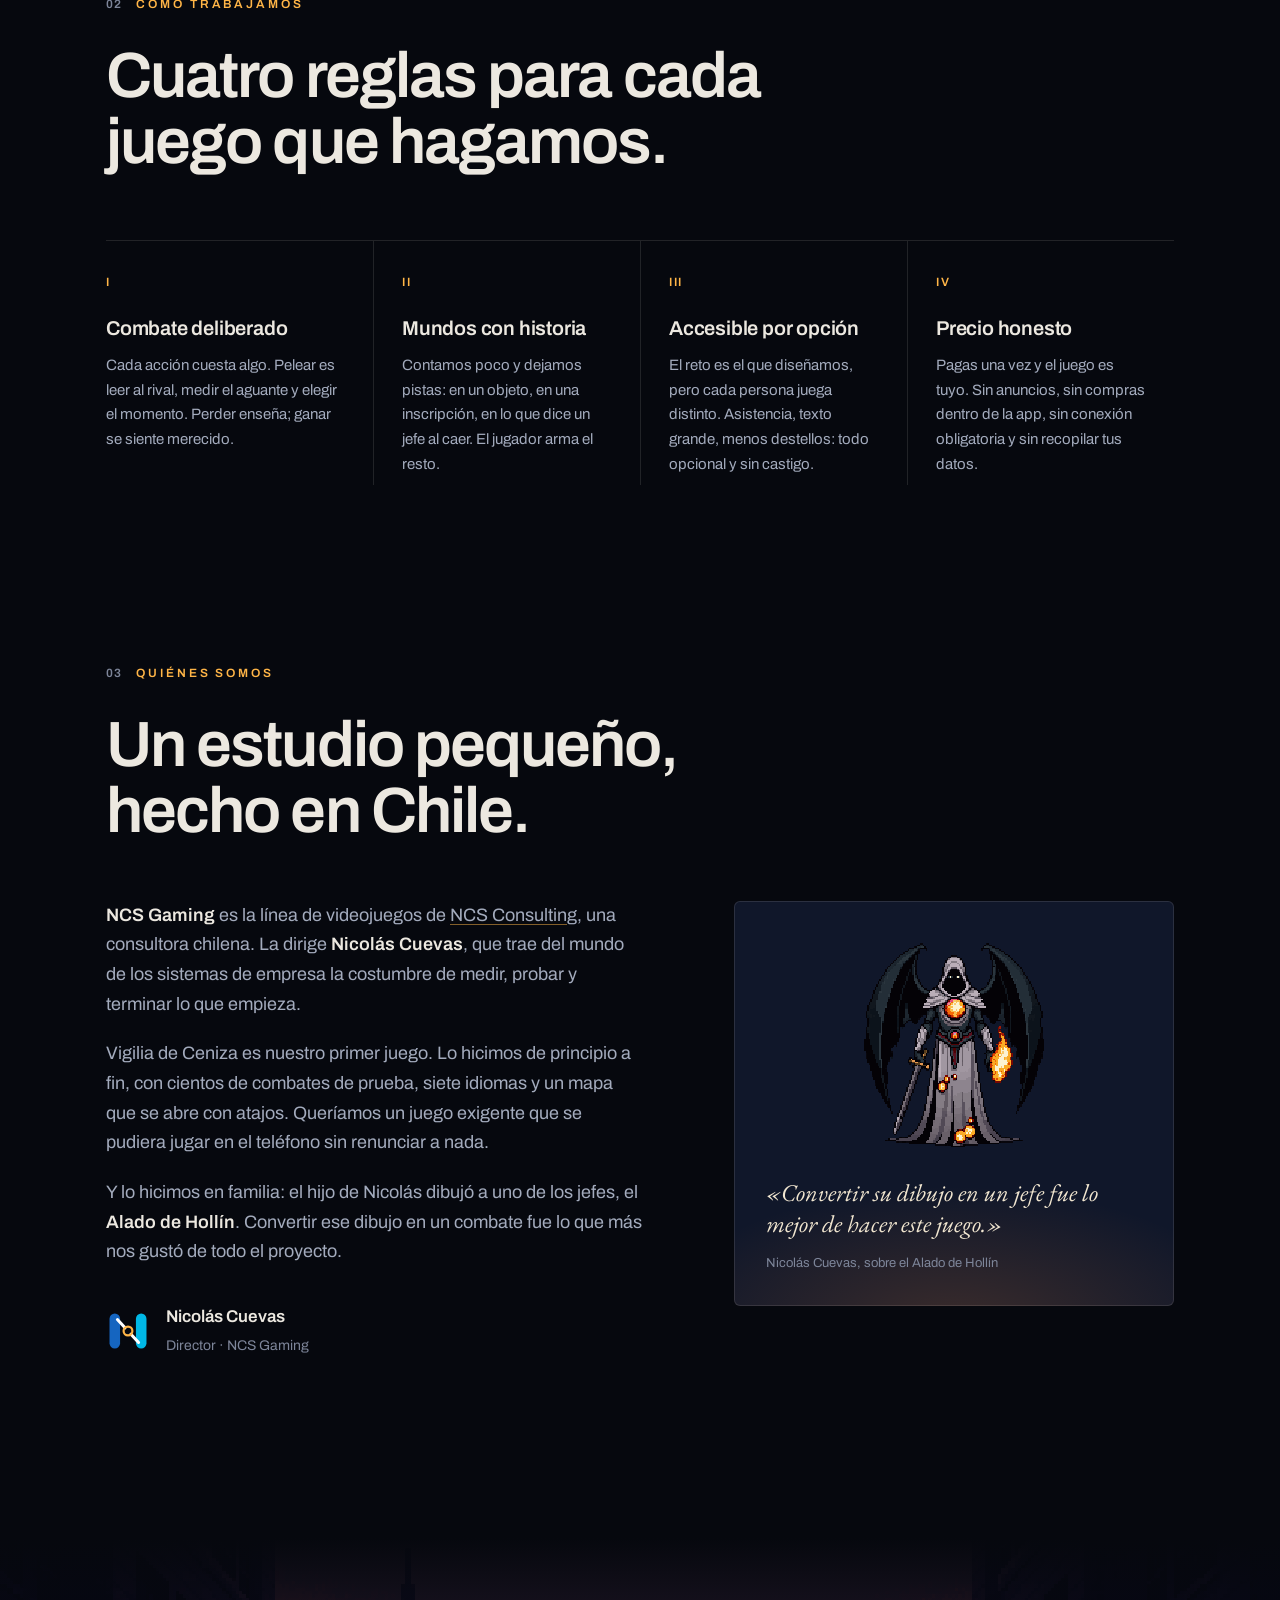
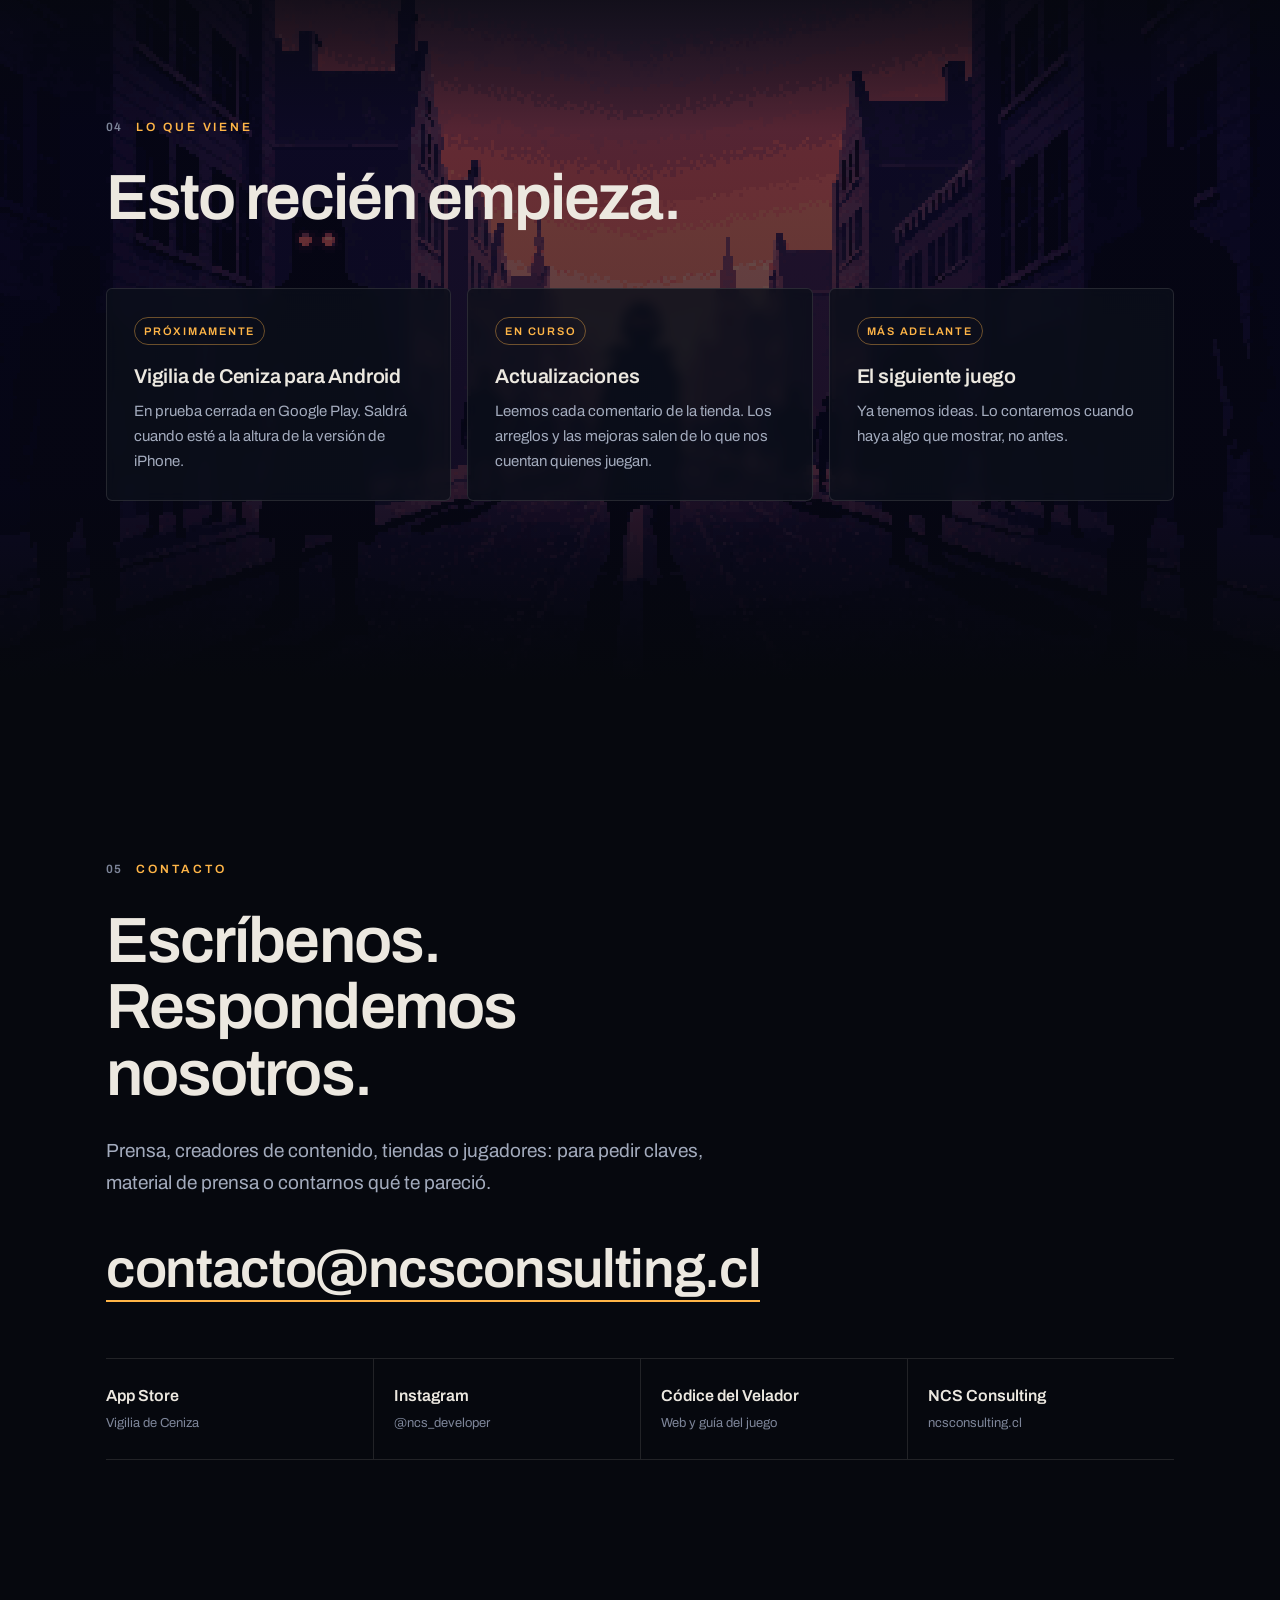
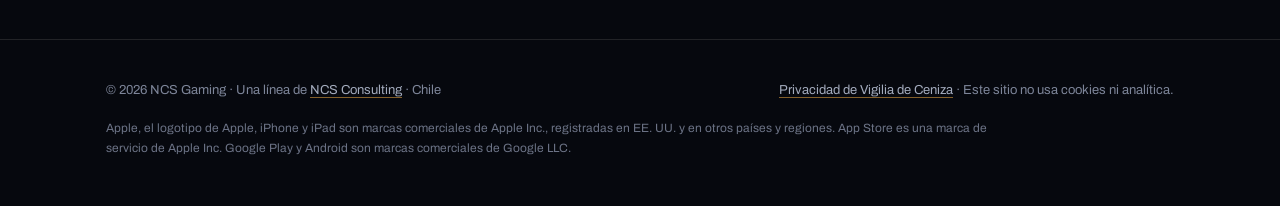
==== commit 95e7f494: "Correo de contacto: contacto@ncsconsulting.cl" ====
--- a/index.html
+++ b/index.html
@@ -224,7 +224,7 @@
       <p class="eyebrow" data-n="05">Contacto</p>
       <h2 id="contacto-t">Escríbenos. Respondemos nosotros.</h2>
       <p class="intro">Prensa, creadores de contenido, tiendas o jugadores: para pedir claves, material de prensa o contarnos qué te pareció.</p>
-      <a class="mail" href="mailto:ncuevas@ncsconsulting.cl">ncuevas@ncsconsulting.cl</a>
+      <a class="mail" href="mailto:contacto@ncsconsulting.cl">contacto@ncsconsulting.cl</a>
       <ul class="links">
         <li><a href="https://apps.apple.com/app/id6823702349"><b>App Store</b><span>Vigilia de Ceniza</span></a></li>
         <li><a href="https://www.instagram.com/ncs_developer/"><b>Instagram</b><span>@ncs_developer</span></a></li>
--- a/css/site.css
+++ b/css/site.css
@@ -145,6 +145,15 @@
 }
 .hero-note::before { content: ""; width: 40px; height: 1px; background: var(--ember); opacity: .8; }
 
+@media (min-width: 900px) {
+  .hero-art { left: auto; right: 0; width: 72%; object-position: 62% 40%; }
+  .hero::before {
+    background:
+      linear-gradient(90deg, var(--night) 0%, var(--night) 28%, rgba(6, 8, 14, .55) 50%, rgba(6, 8, 14, .05) 80%),
+      linear-gradient(0deg, var(--night) 0%, rgba(6, 8, 14, 0) 40%);
+  }
+}
+
 /* ---------- Secciones ---------- */
 section { padding: var(--section) 0 0; }
 .eyebrow {
@@ -154,7 +163,7 @@
 .eyebrow::before { content: attr(data-n); color: var(--dim); letter-spacing: .1em; }
 h2 {
   font-size: clamp(34px, 5.4vw, 64px); line-height: 1.04; letter-spacing: -.03em; font-weight: 600;
-  margin: 0; max-width: 16ch;
+  margin: 0; max-width: 18ch; text-wrap: balance;
 }
 h3 { font-size: 20px; line-height: 1.3; font-weight: 600; letter-spacing: -.01em; margin: 0; }
 p { margin: 0; }
@@ -177,7 +186,7 @@
 .store .link { font-size: 15px; font-weight: 500; color: var(--muted); }
 
 .frame {
-  position: relative; border-radius: 6px; overflow: hidden; background: var(--night-2);
+  margin: 0; position: relative; border-radius: 6px; overflow: hidden; background: var(--night-2);
   box-shadow: 0 40px 120px -40px rgba(255, 140, 50, .25), 0 0 0 1px var(--line);
 }
 .frame img { width: 100%; }
@@ -327,8 +336,8 @@
     background: linear-gradient(0deg, var(--night) 0%, rgba(6, 8, 14, .86) 48%, rgba(6, 8, 14, .2) 100%);
   }
   .gallery { grid-template-columns: 1fr 1fr; gap: 10px; }
-  .gallery li:first-child { grid-column: span 2; grid-row: auto; }
-  .gallery li:first-child button { aspect-ratio: 2622 / 1206; }
+  .gallery li:first-child { grid-column: auto; grid-row: auto; }
+  .gallery li:first-child button { aspect-ratio: 2622 / 1206; height: auto; }
   .facts { grid-template-columns: 1fr; }
   .principles { grid-template-columns: 1fr; }
   .principles li, .principles li + li { padding: 28px 0 8px; border-left: 0; }
@@ -342,3 +351,6 @@
   .boss .name { font-size: 18px; }
   .boss .title { font-size: 12px; }
 }
+
+/* La primera sección arranca más cerca de la portada. */
+#juego { padding-top: clamp(56px, 8vw, 112px); }
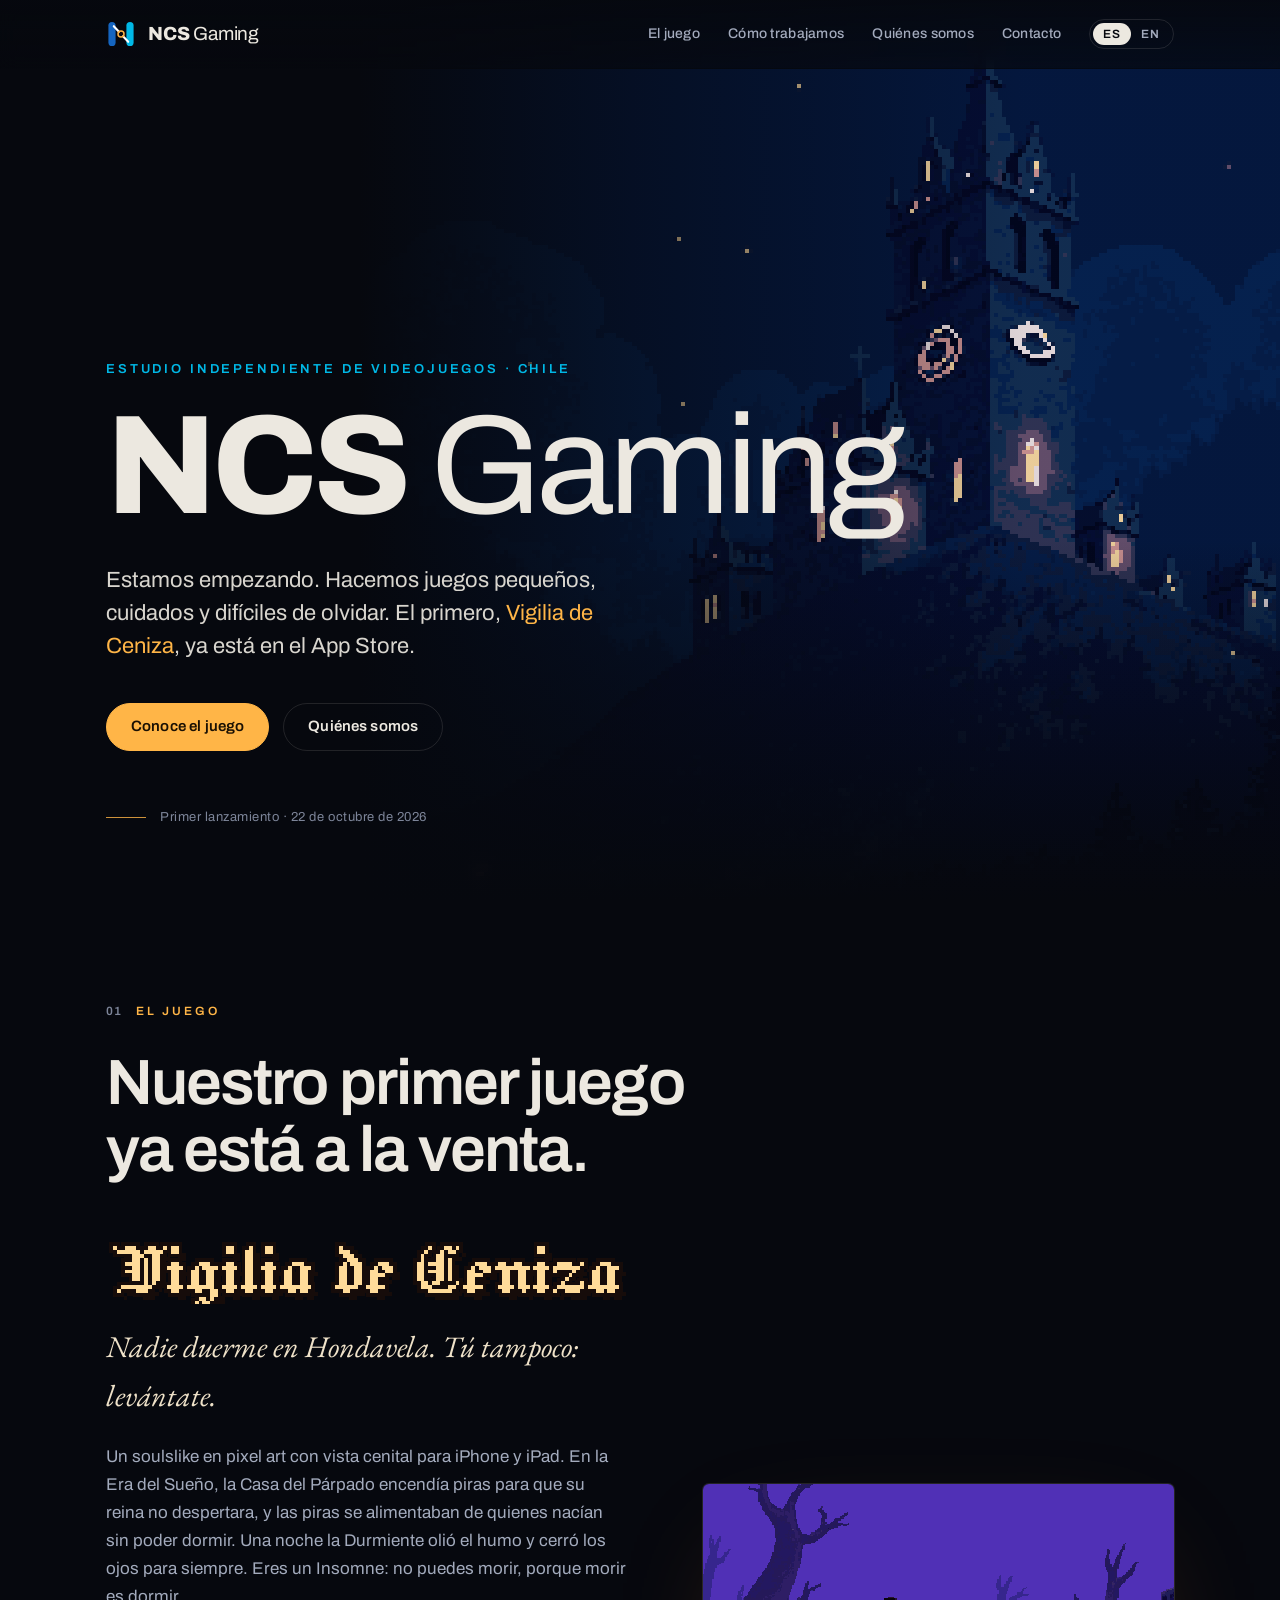
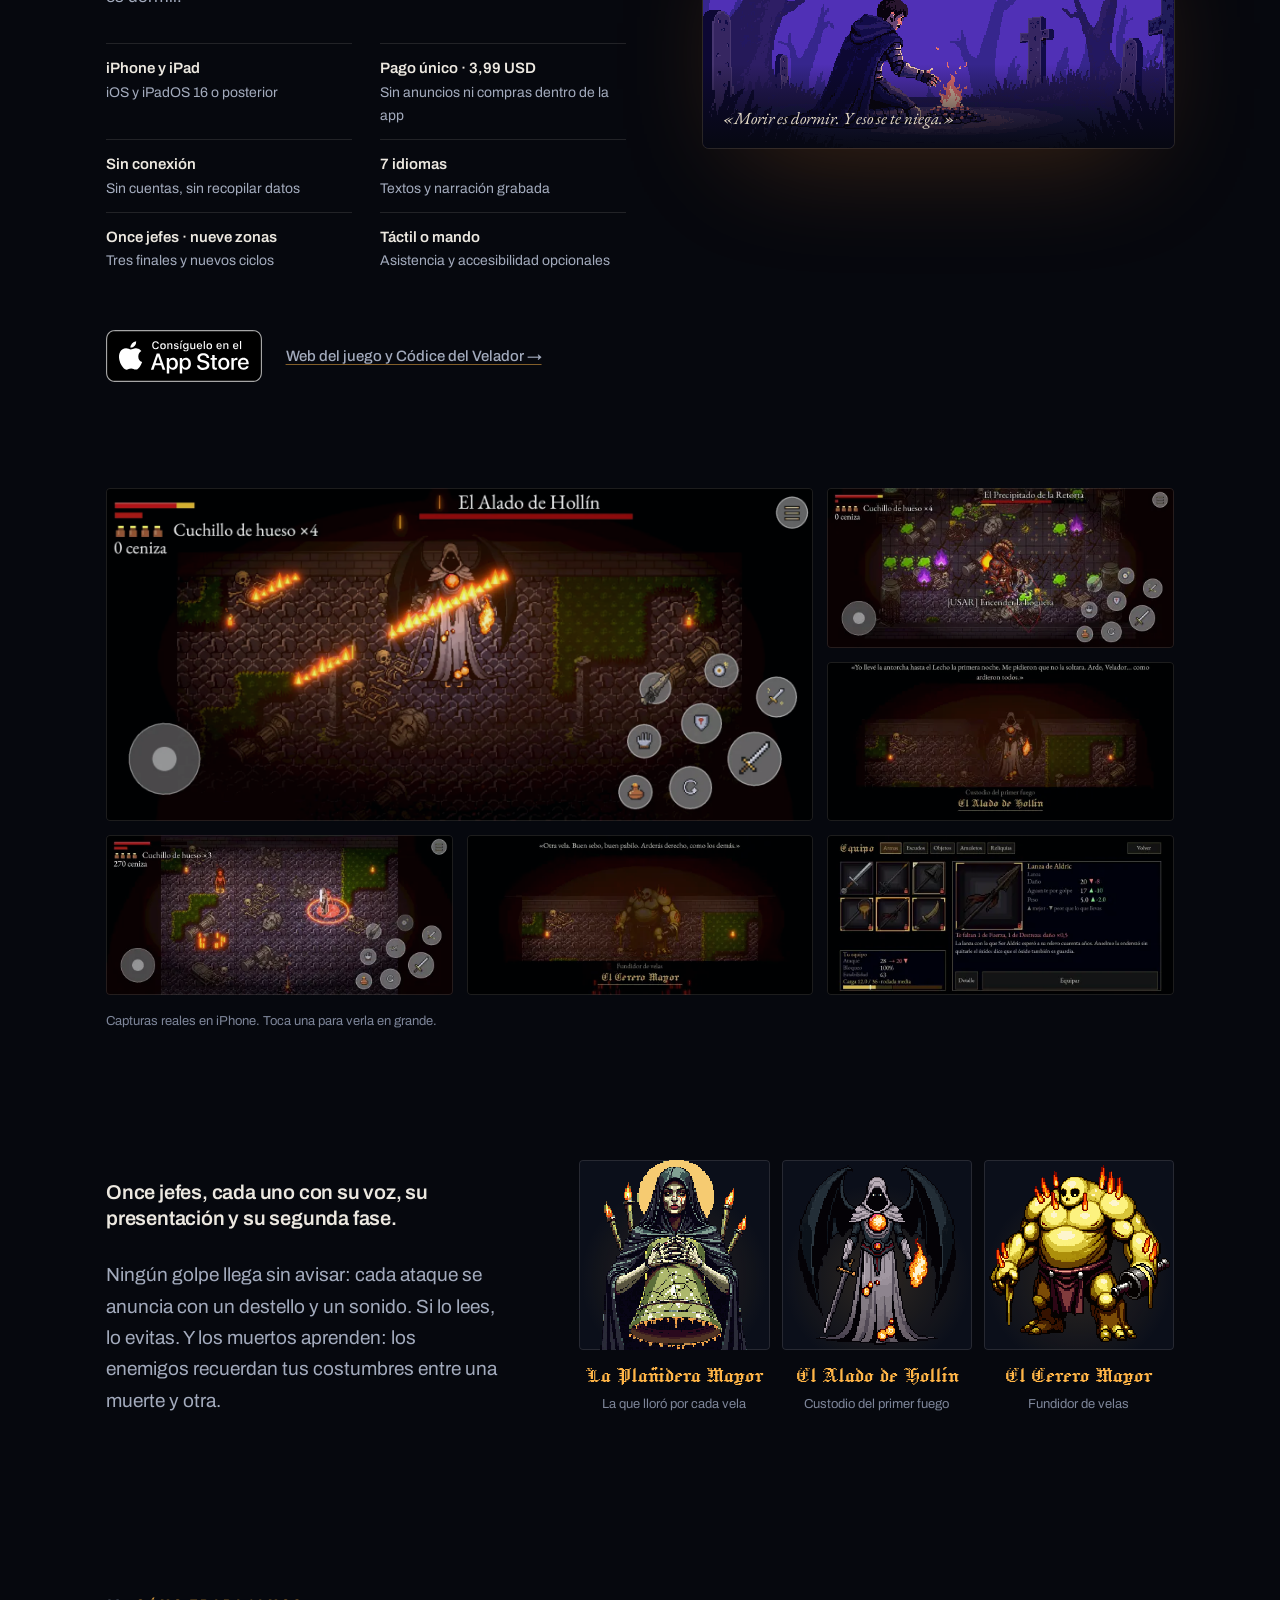
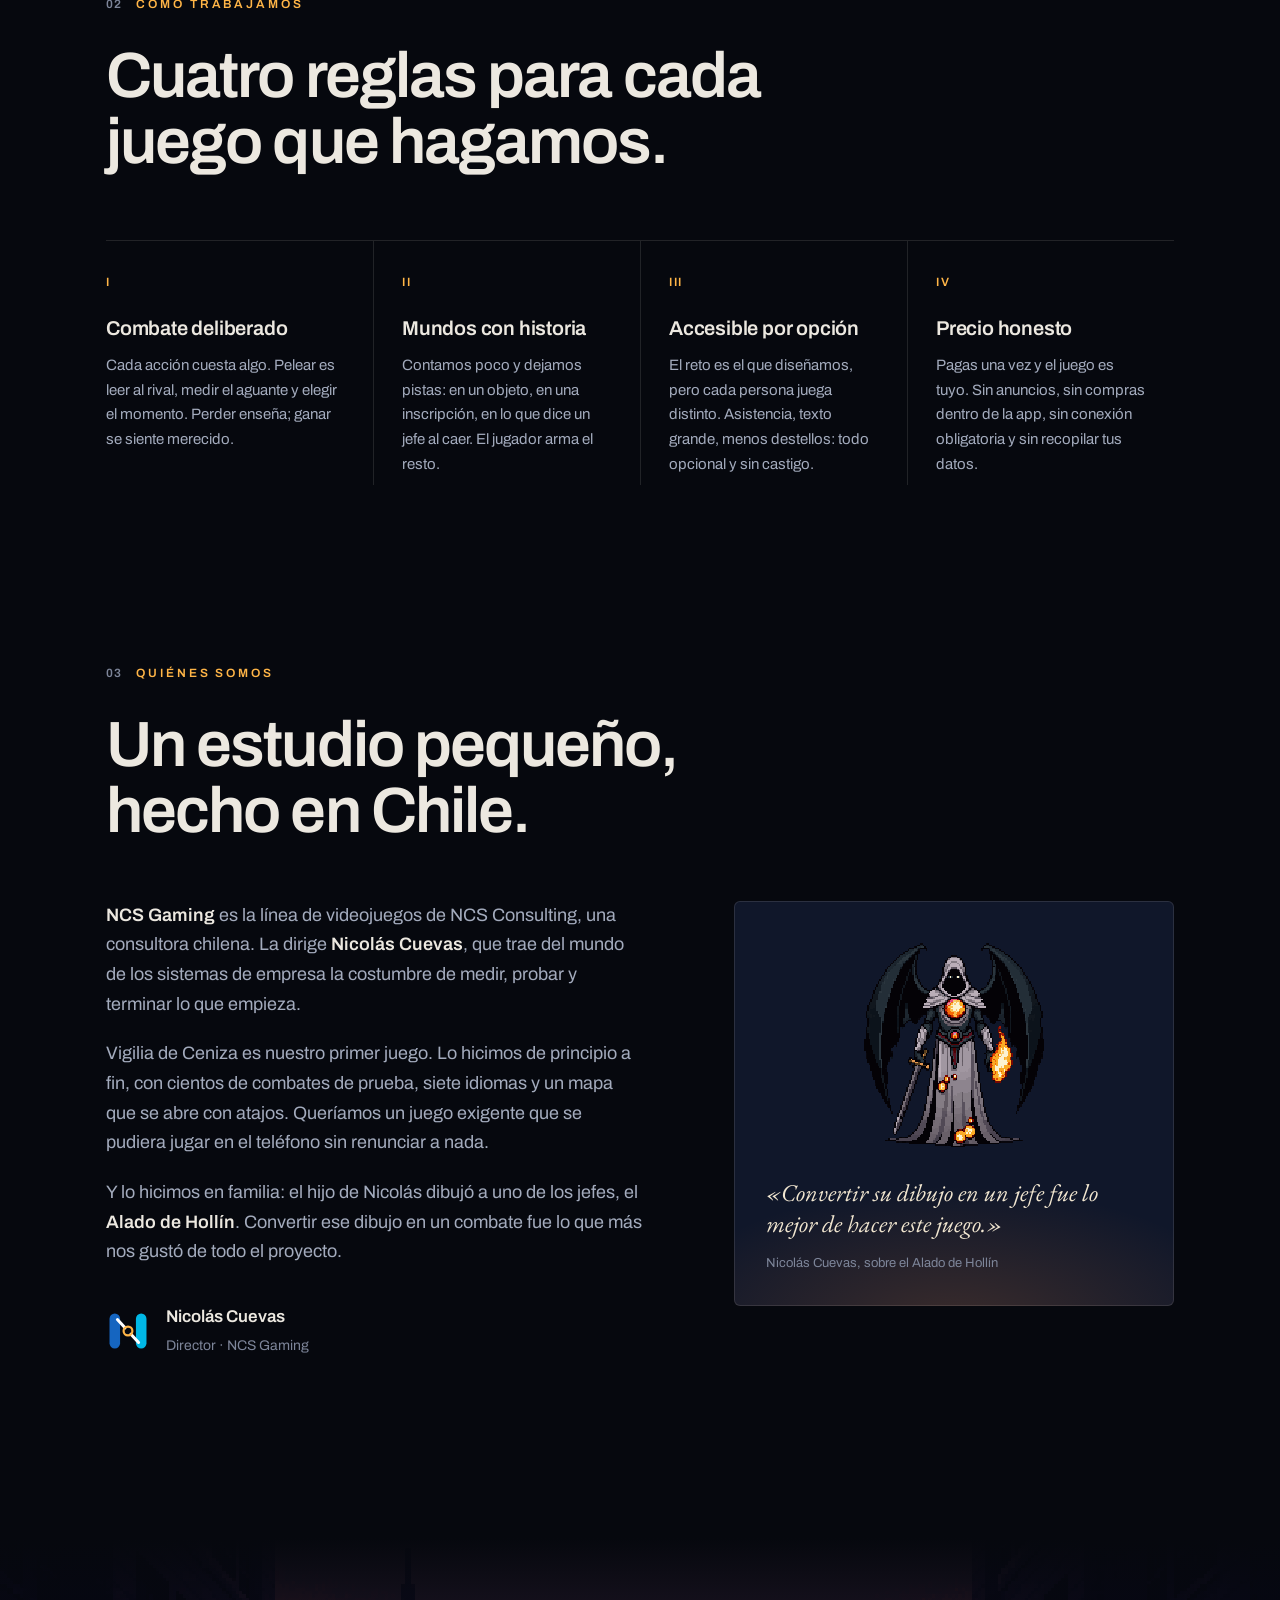
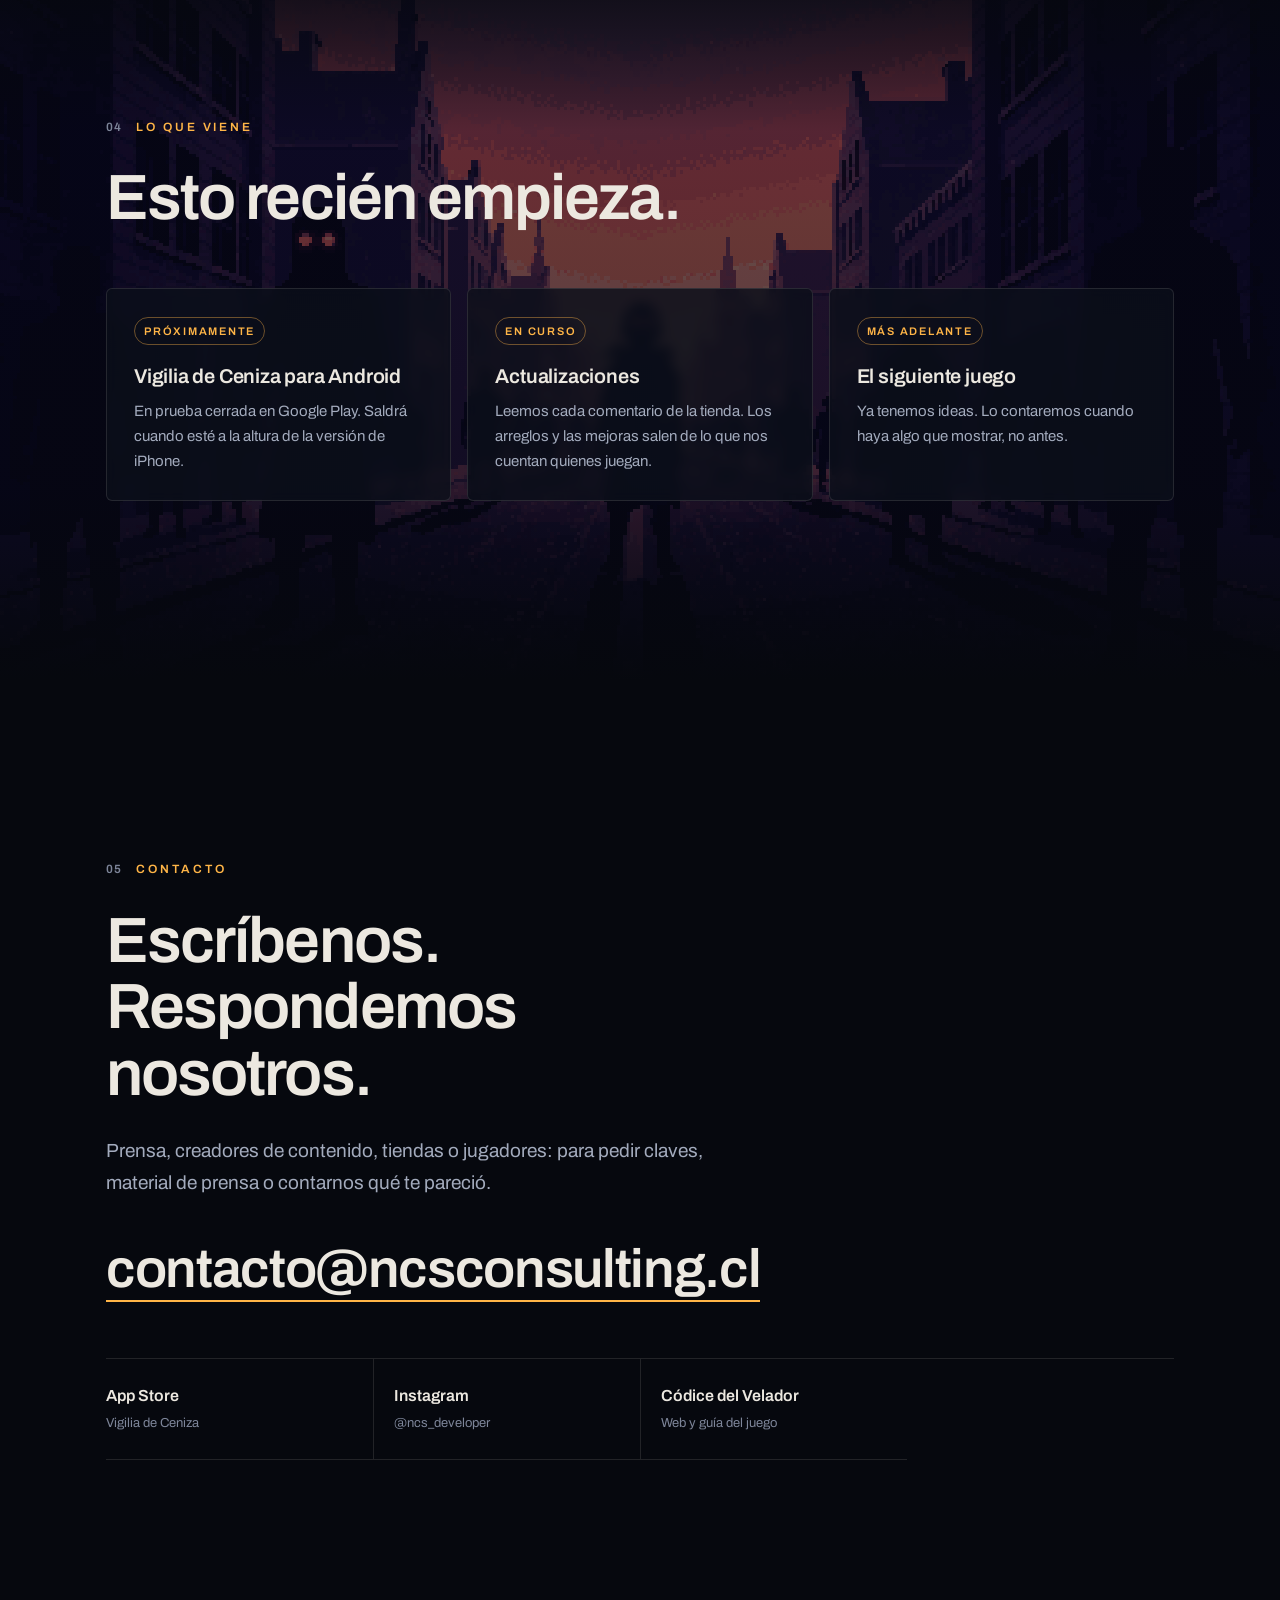
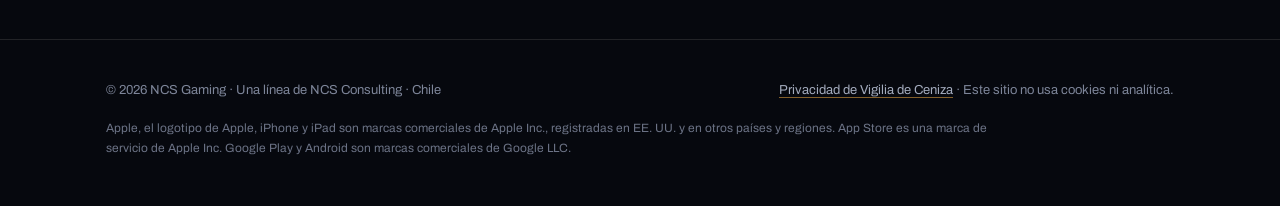
==== commit 287da922: "Sin enlaces al sitio de NCS Consulting" ====
--- a/index.html
+++ b/index.html
@@ -175,7 +175,7 @@
       <h2 id="nosotros-t">Un estudio pequeño, hecho en Chile.</h2>
       <div class="about">
         <div class="text">
-          <p><strong>NCS Gaming</strong> es la línea de videojuegos de <a href="https://ncsconsulting.cl">NCS Consulting</a>, una consultora chilena. La dirige <strong>Nicolás Cuevas</strong>, que trae del mundo de los sistemas de empresa la costumbre de medir, probar y terminar lo que empieza.</p>
+          <p><strong>NCS Gaming</strong> es la línea de videojuegos de NCS Consulting, una consultora chilena. La dirige <strong>Nicolás Cuevas</strong>, que trae del mundo de los sistemas de empresa la costumbre de medir, probar y terminar lo que empieza.</p>
           <p>Vigilia de Ceniza es nuestro primer juego. Lo hicimos de principio a fin, con cientos de combates de prueba, siete idiomas y un mapa que se abre con atajos. Queríamos un juego exigente que se pudiera jugar en el teléfono sin renunciar a nada.</p>
           <p>Y lo hicimos en familia: el hijo de Nicolás dibujó a uno de los jefes, el <strong>Alado de Hollín</strong>. Convertir ese dibujo en un combate fue lo que más nos gustó de todo el proyecto.</p>
           <div class="signature">
@@ -229,7 +229,6 @@
         <li><a href="https://apps.apple.com/app/id6823702349"><b>App Store</b><span>Vigilia de Ceniza</span></a></li>
         <li><a href="https://www.instagram.com/ncs_developer/"><b>Instagram</b><span>@ncs_developer</span></a></li>
         <li><a href="https://ncsconsulting-develops.github.io/vigilia-de-ceniza/"><b>Códice del Velador</b><span>Web y guía del juego</span></a></li>
-        <li><a href="https://ncsconsulting.cl"><b>NCS Consulting</b><span>ncsconsulting.cl</span></a></li>
         <!-- YOUTUBE: cuando el canal tenga URL, añadir aquí:
         <li><a href="https://www.youtube.com/@..."><b>YouTube</b><span>Tráileres y diarios</span></a></li>
         -->
@@ -241,7 +240,7 @@
 <footer>
   <div class="wrap">
     <div class="row">
-      <span>© 2026 NCS Gaming · Una línea de <a href="https://ncsconsulting.cl">NCS Consulting</a> · Chile</span>
+      <span>© 2026 NCS Gaming · Una línea de NCS Consulting · Chile</span>
       <span><a href="https://ncsconsulting-develops.github.io/vigilia-de-ceniza/privacy.html">Privacidad de Vigilia de Ceniza</a> · Este sitio no usa cookies ni analítica.</span>
     </div>
     <p class="legal">Apple, el logotipo de Apple, iPhone y iPad son marcas comerciales de Apple Inc., registradas en EE. UU. y en otros países y regiones. App Store es una marca de servicio de Apple Inc. Google Play y Android son marcas comerciales de Google LLC.</p>
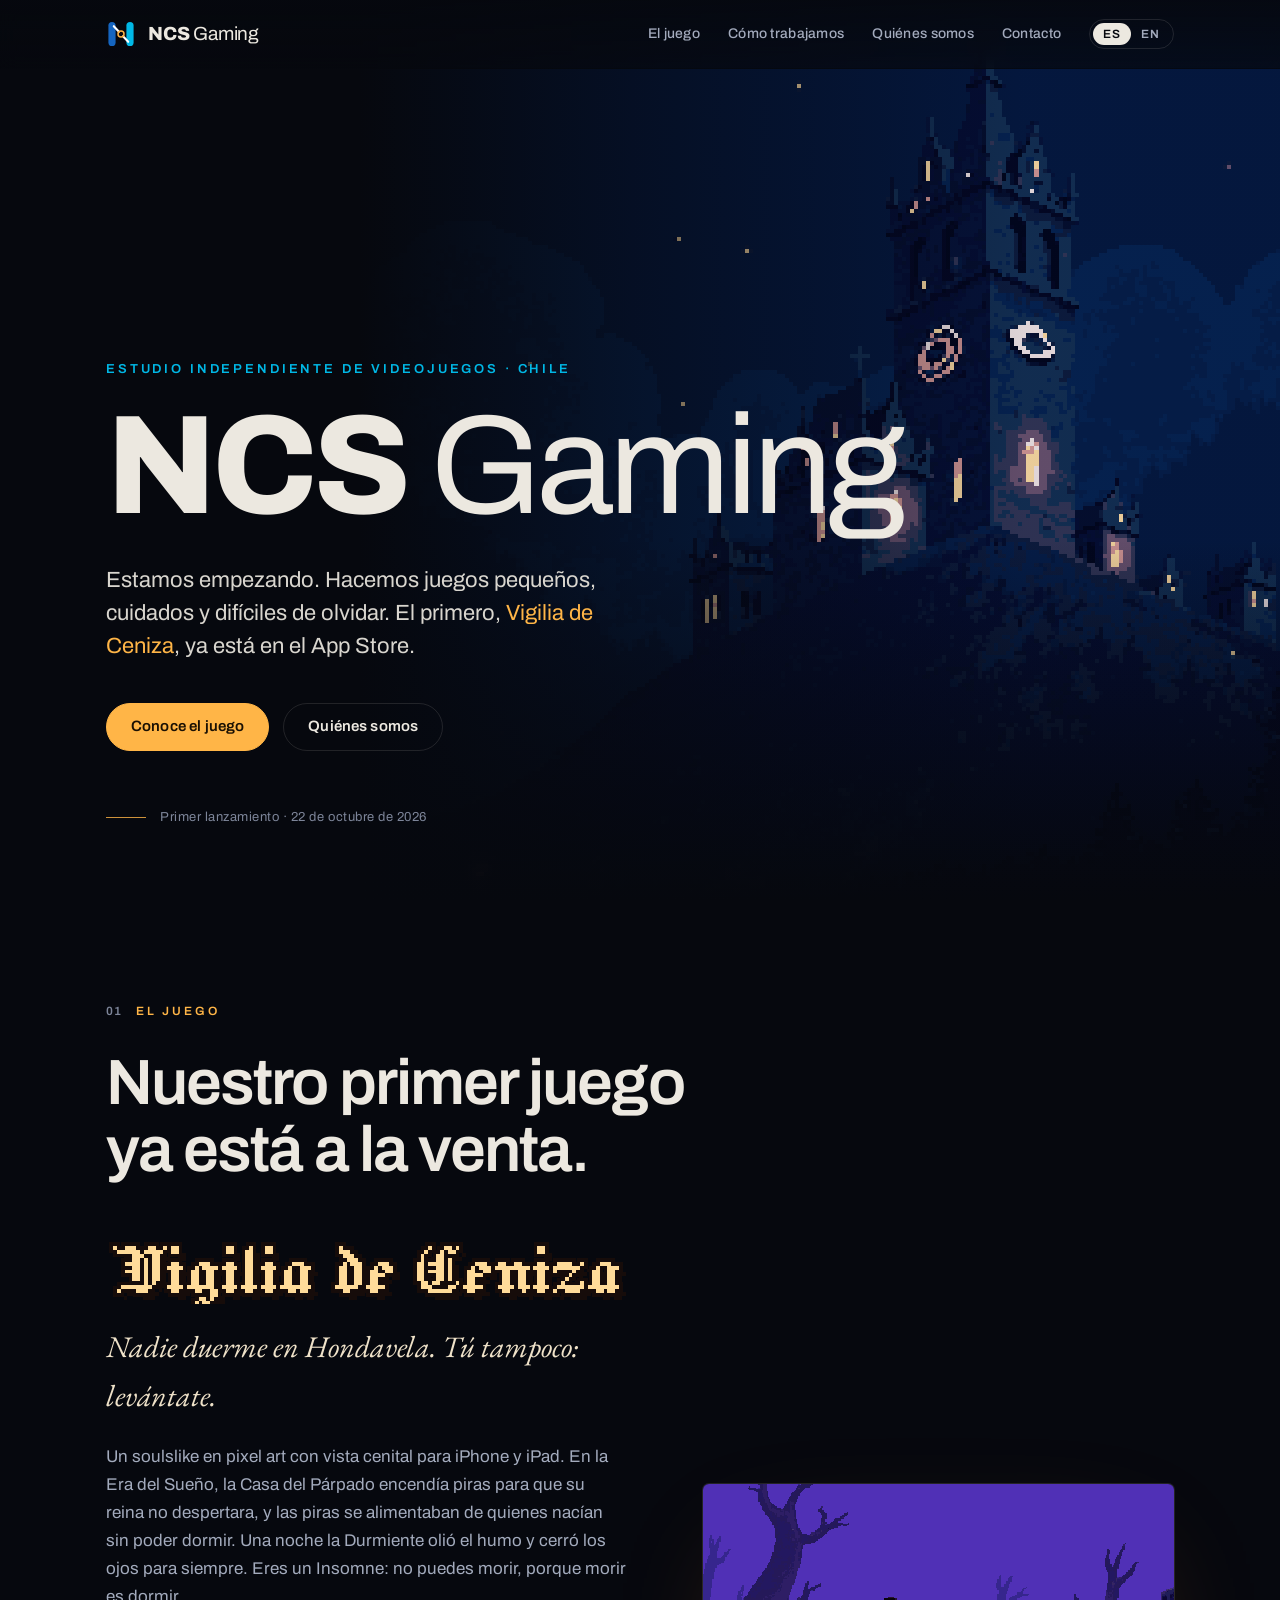
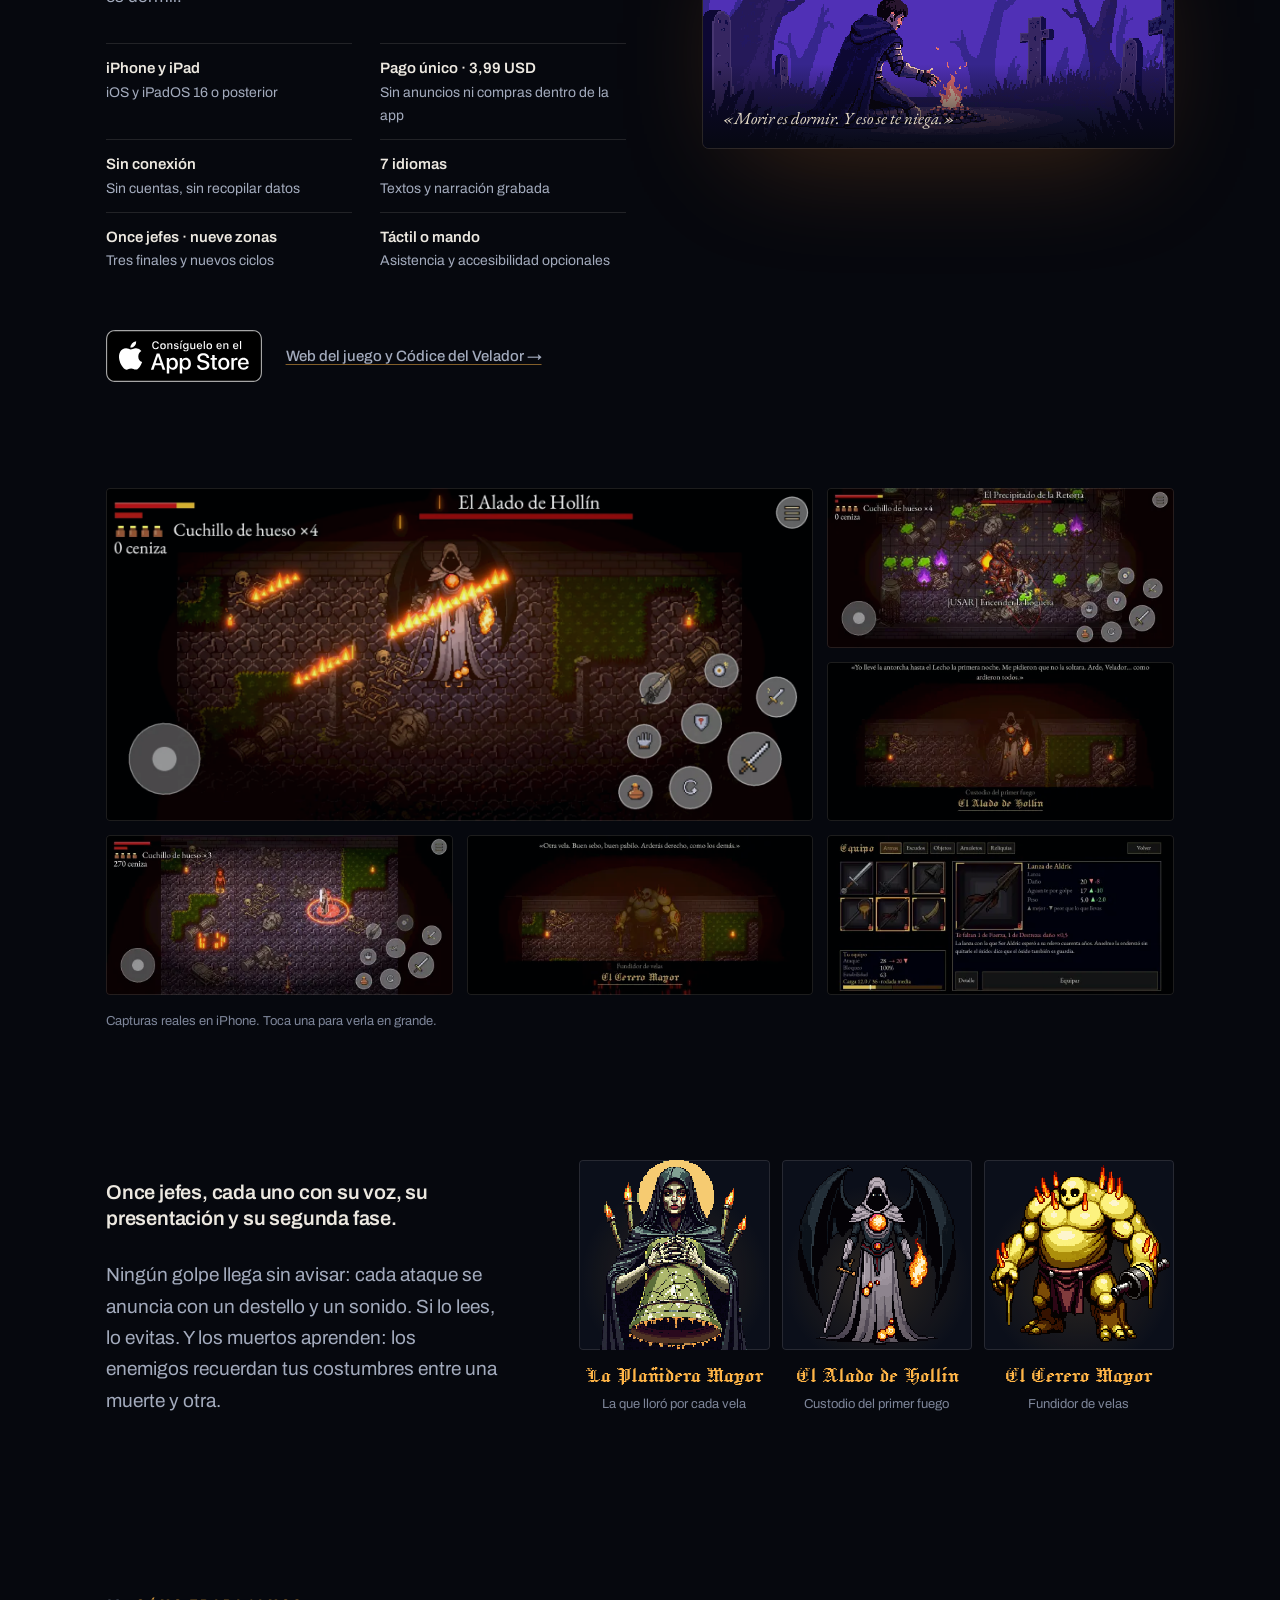
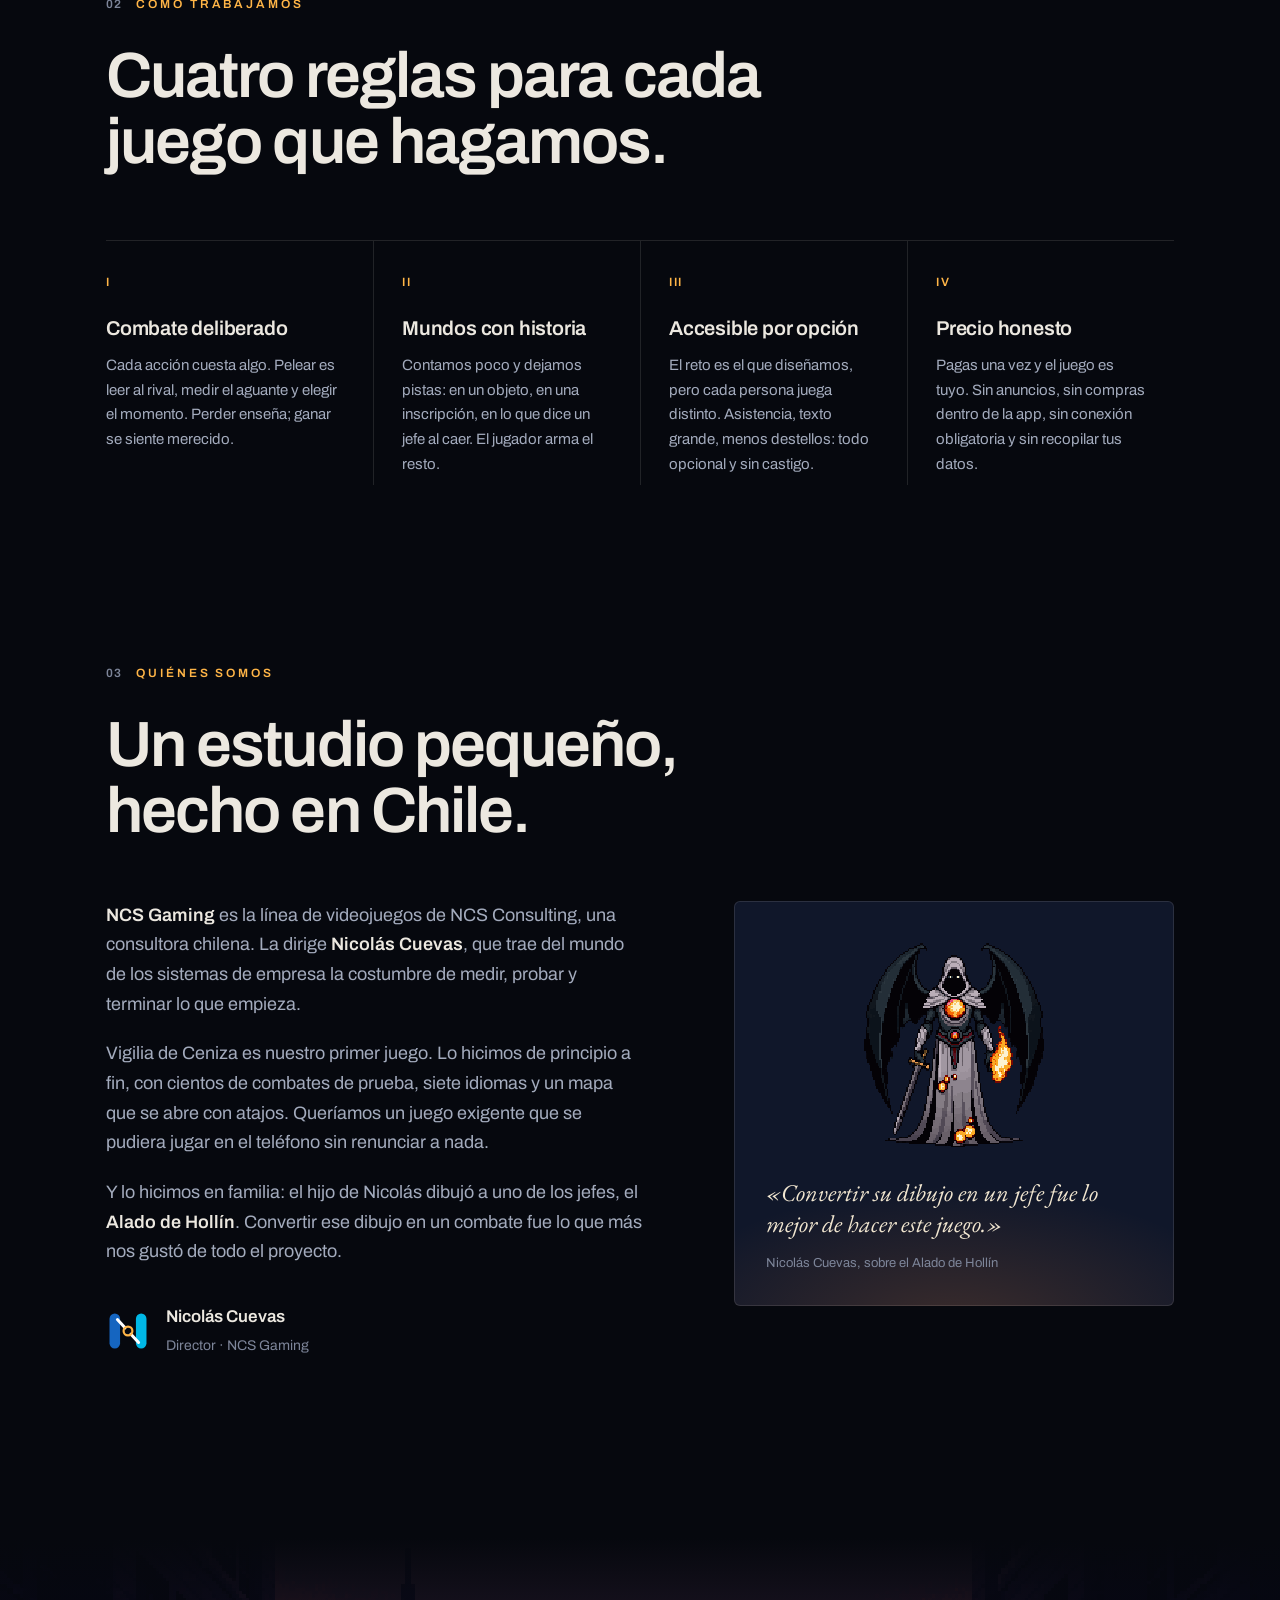
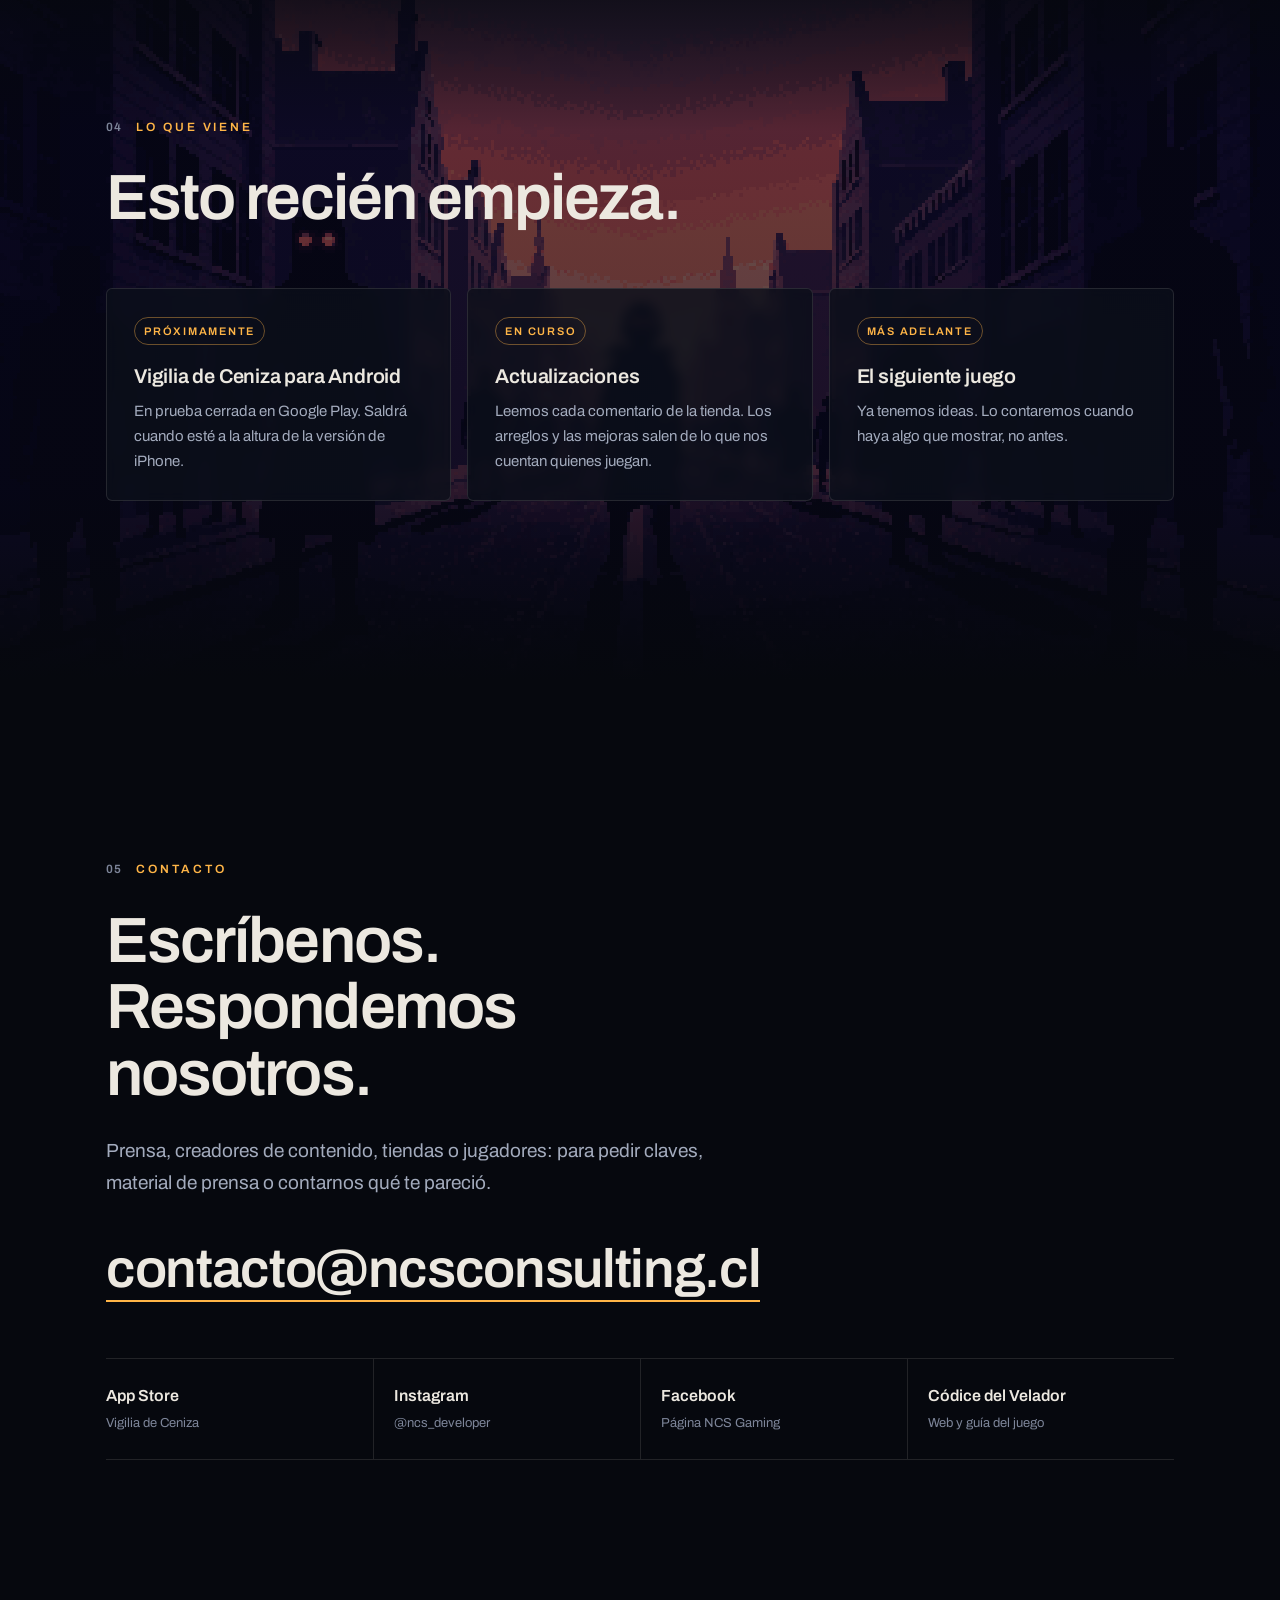
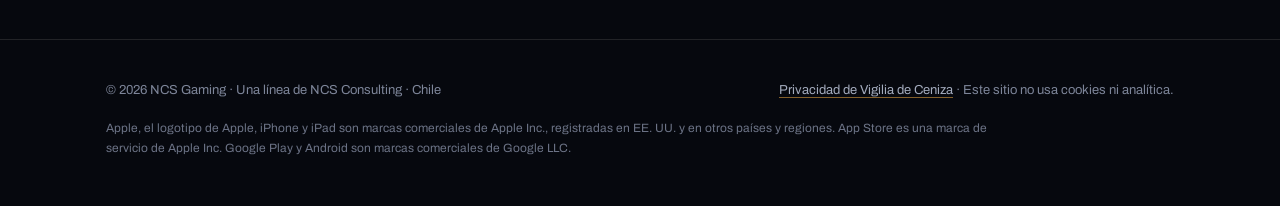
==== commit ba8c811e: "Facebook, datos estructurados, sitemap y robots" ====
--- a/index.html
+++ b/index.html
@@ -29,6 +29,56 @@
 <meta name="twitter:description" content="Estamos empezando. Nuestro primer juego, Vigilia de Ceniza, ya está en el App Store.">
 <meta name="twitter:image" content="https://ncsconsulting-develops.github.io/ncs-gaming/img/og_es.jpg">
 
+<script type="application/ld+json">
+{
+ "@context": "https://schema.org",
+ "@graph": [
+  {
+   "@type": "Organization",
+   "@id": "https://ncsconsulting-develops.github.io/ncs-gaming/#org",
+   "name": "NCS Gaming",
+   "url": "https://ncsconsulting-develops.github.io/ncs-gaming/",
+   "logo": "https://ncsconsulting-develops.github.io/ncs-gaming/apple-touch-icon.png",
+   "email": "contacto@ncsconsulting.cl",
+   "description": "Estudio independiente de videojuegos de Chile. Nuestro primer juego, Vigilia de Ceniza, está en el App Store para iPhone y iPad.",
+   "foundingLocation": {
+    "@type": "Place",
+    "name": "Chile"
+   },
+   "founder": {
+    "@type": "Person",
+    "name": "Nicolás Cuevas"
+   },
+   "sameAs": [
+    "https://www.instagram.com/ncs_developer/",
+    "https://www.facebook.com/61595371187636/",
+    "https://ncsconsulting-develops.github.io/vigilia-de-ceniza/"
+   ]
+  },
+  {
+   "@type": "VideoGame",
+   "name": "Vigilia de Ceniza",
+   "url": "https://ncsconsulting-develops.github.io/vigilia-de-ceniza/",
+   "description": "Soulslike de pixel art con vista cenital para iPhone y iPad.",
+   "genre": [
+    "Action RPG",
+    "Soulslike"
+   ],
+   "gamePlatform": [
+    "iOS",
+    "iPadOS"
+   ],
+   "installUrl": "https://apps.apple.com/app/id6823702349",
+   "sameAs": [
+    "https://apps.apple.com/app/id6823702349"
+   ],
+   "publisher": {
+    "@id": "https://ncsconsulting-develops.github.io/ncs-gaming/#org"
+   }
+  }
+ ]
+}
+</script>
 <link rel="preconnect" href="https://fonts.googleapis.com">
 <link rel="preconnect" href="https://fonts.gstatic.com" crossorigin>
 <link href="https://fonts.googleapis.com/css2?family=Archivo:wght@400;500;600;800&family=EB+Garamond:ital@1&display=swap" rel="stylesheet">
@@ -228,6 +278,7 @@
       <ul class="links">
         <li><a href="https://apps.apple.com/app/id6823702349"><b>App Store</b><span>Vigilia de Ceniza</span></a></li>
         <li><a href="https://www.instagram.com/ncs_developer/"><b>Instagram</b><span>@ncs_developer</span></a></li>
+        <li><a href="https://www.facebook.com/61595371187636/"><b>Facebook</b><span>Página NCS Gaming</span></a></li>
         <li><a href="https://ncsconsulting-develops.github.io/vigilia-de-ceniza/"><b>Códice del Velador</b><span>Web y guía del juego</span></a></li>
         <!-- YOUTUBE: cuando el canal tenga URL, añadir aquí:
         <li><a href="https://www.youtube.com/@..."><b>YouTube</b><span>Tráileres y diarios</span></a></li>
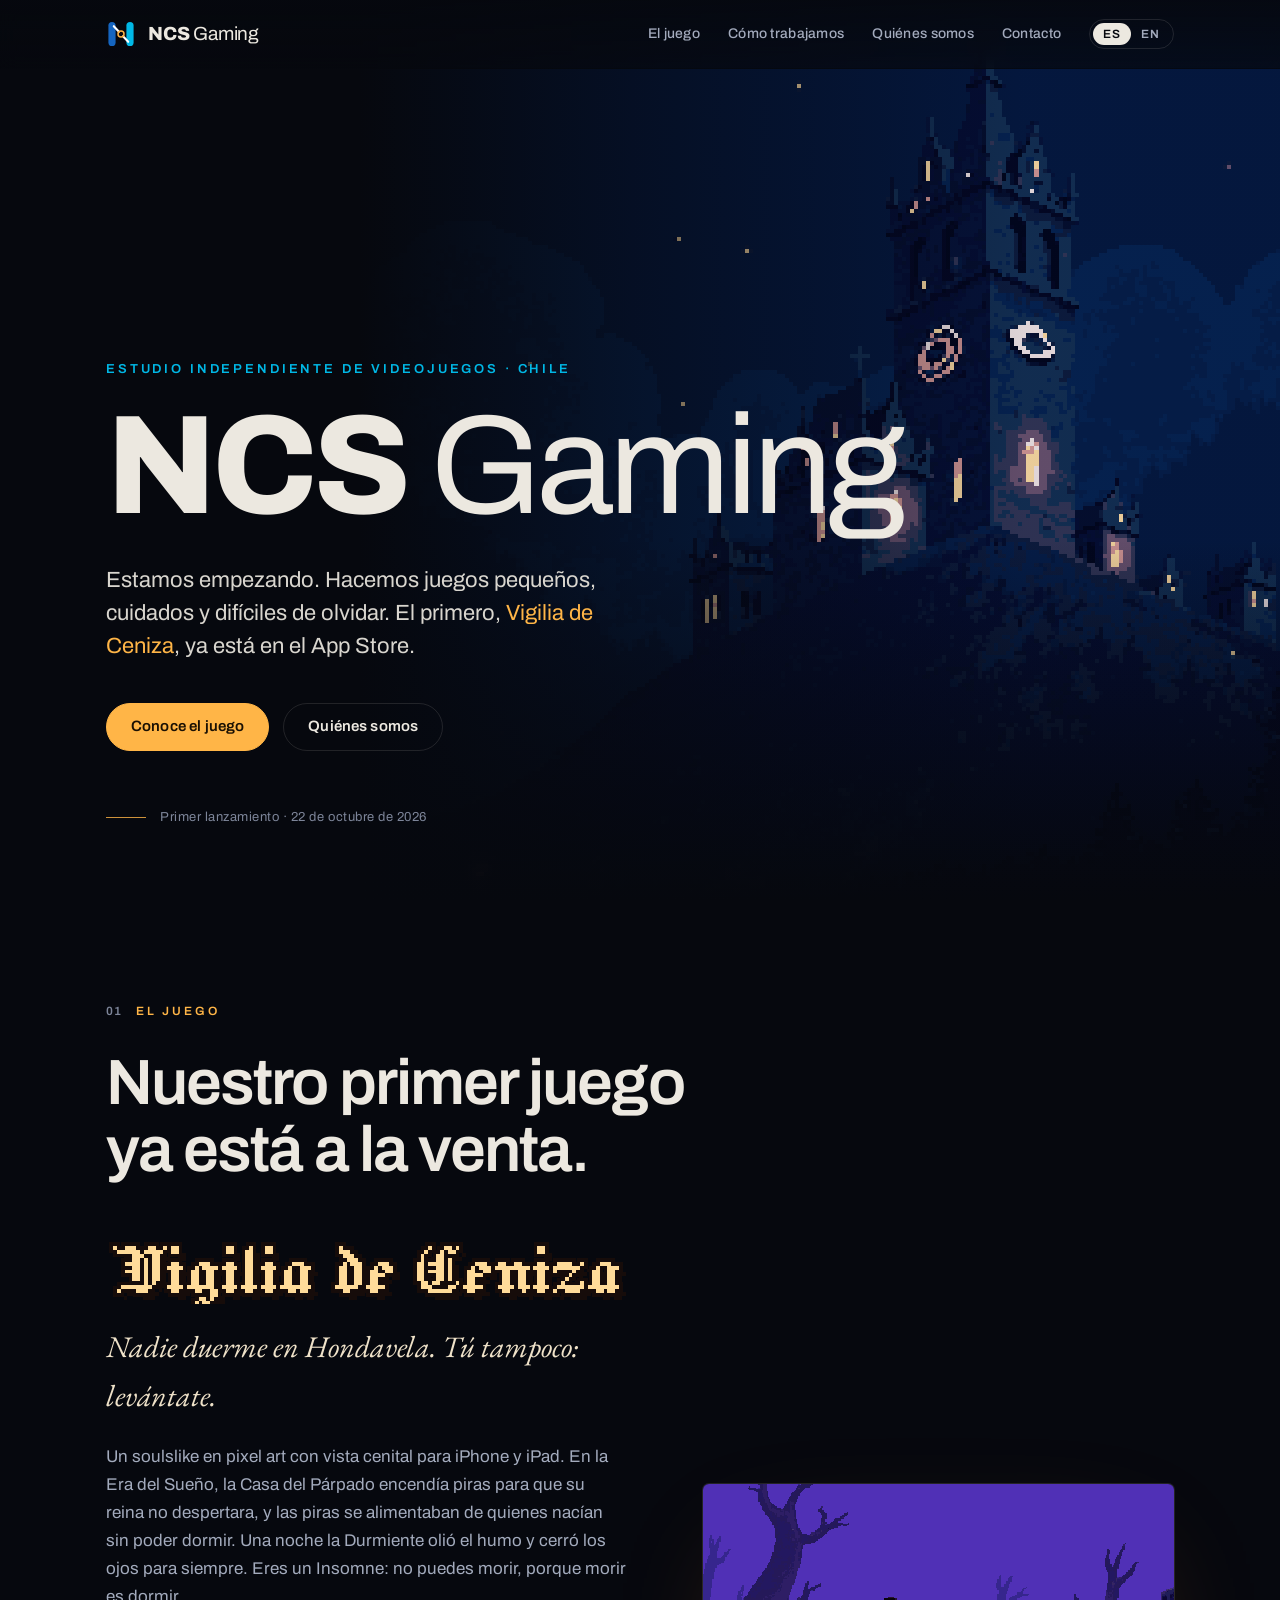
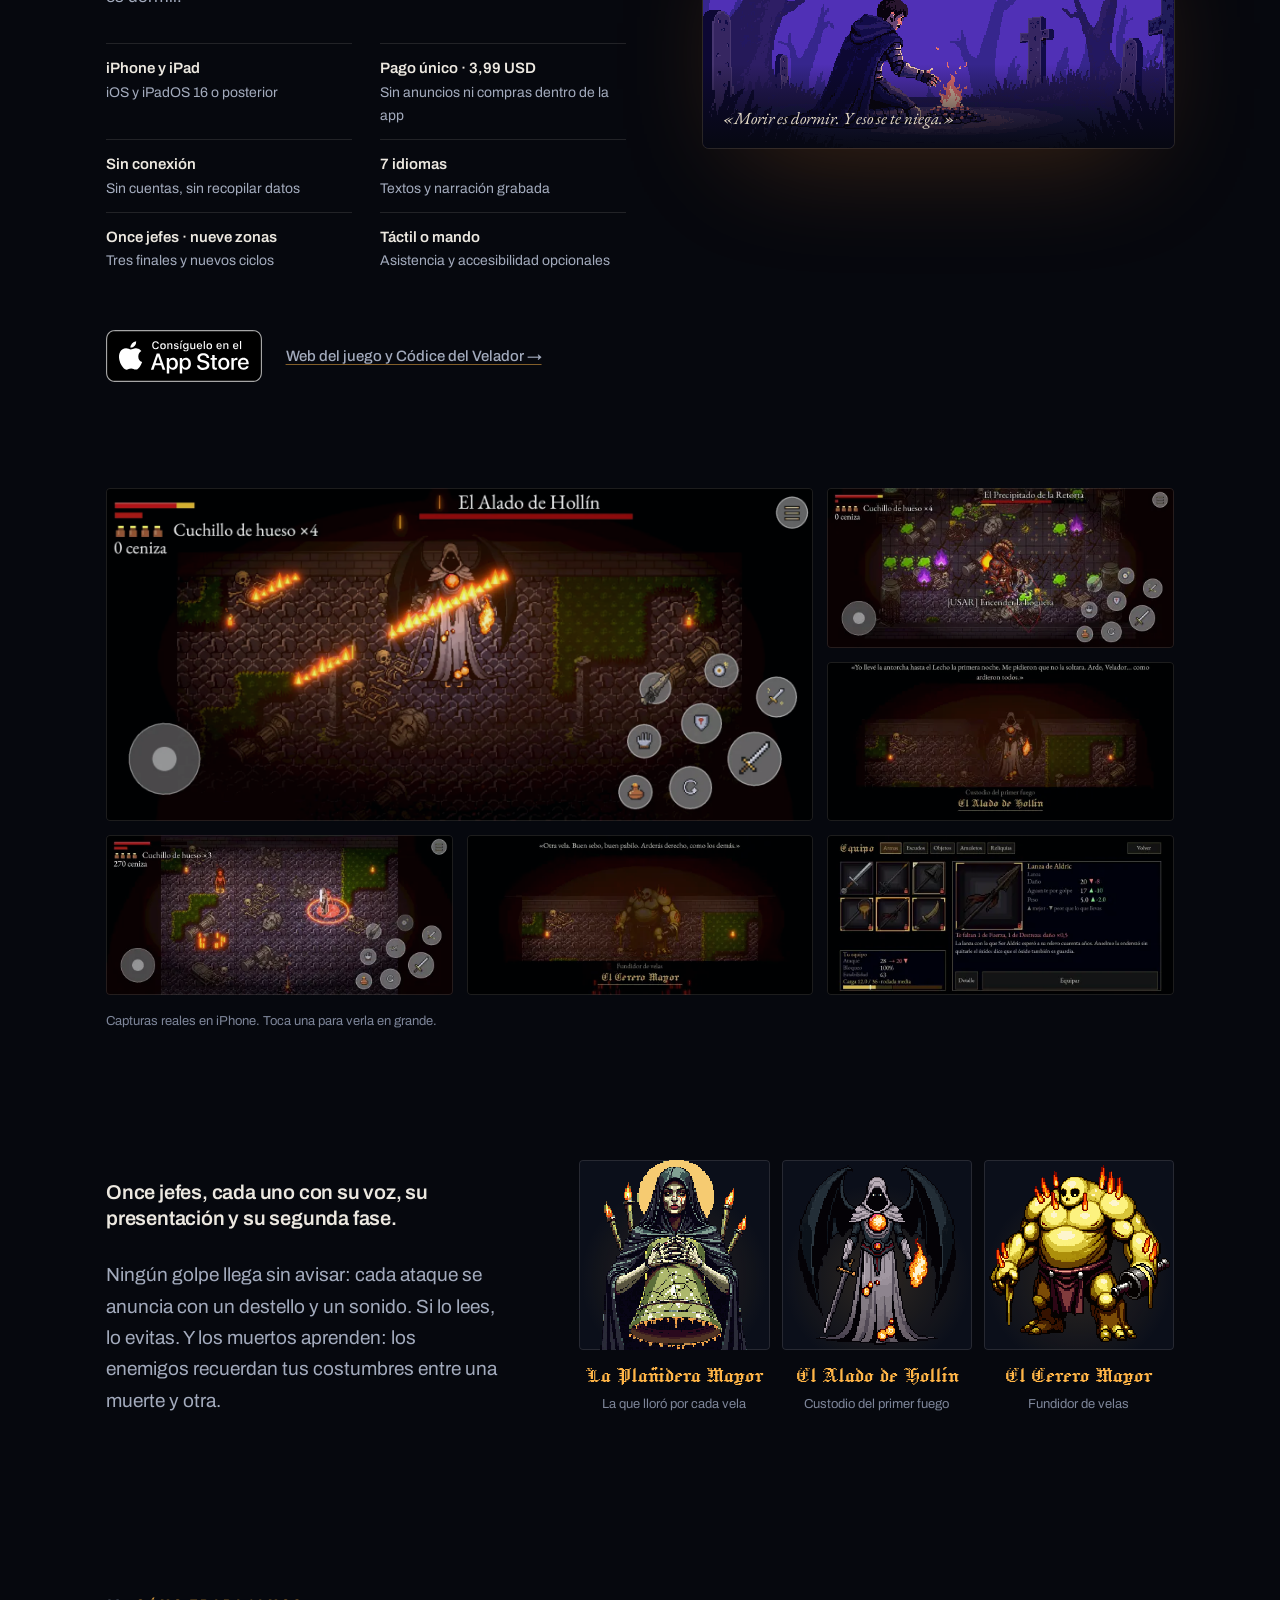
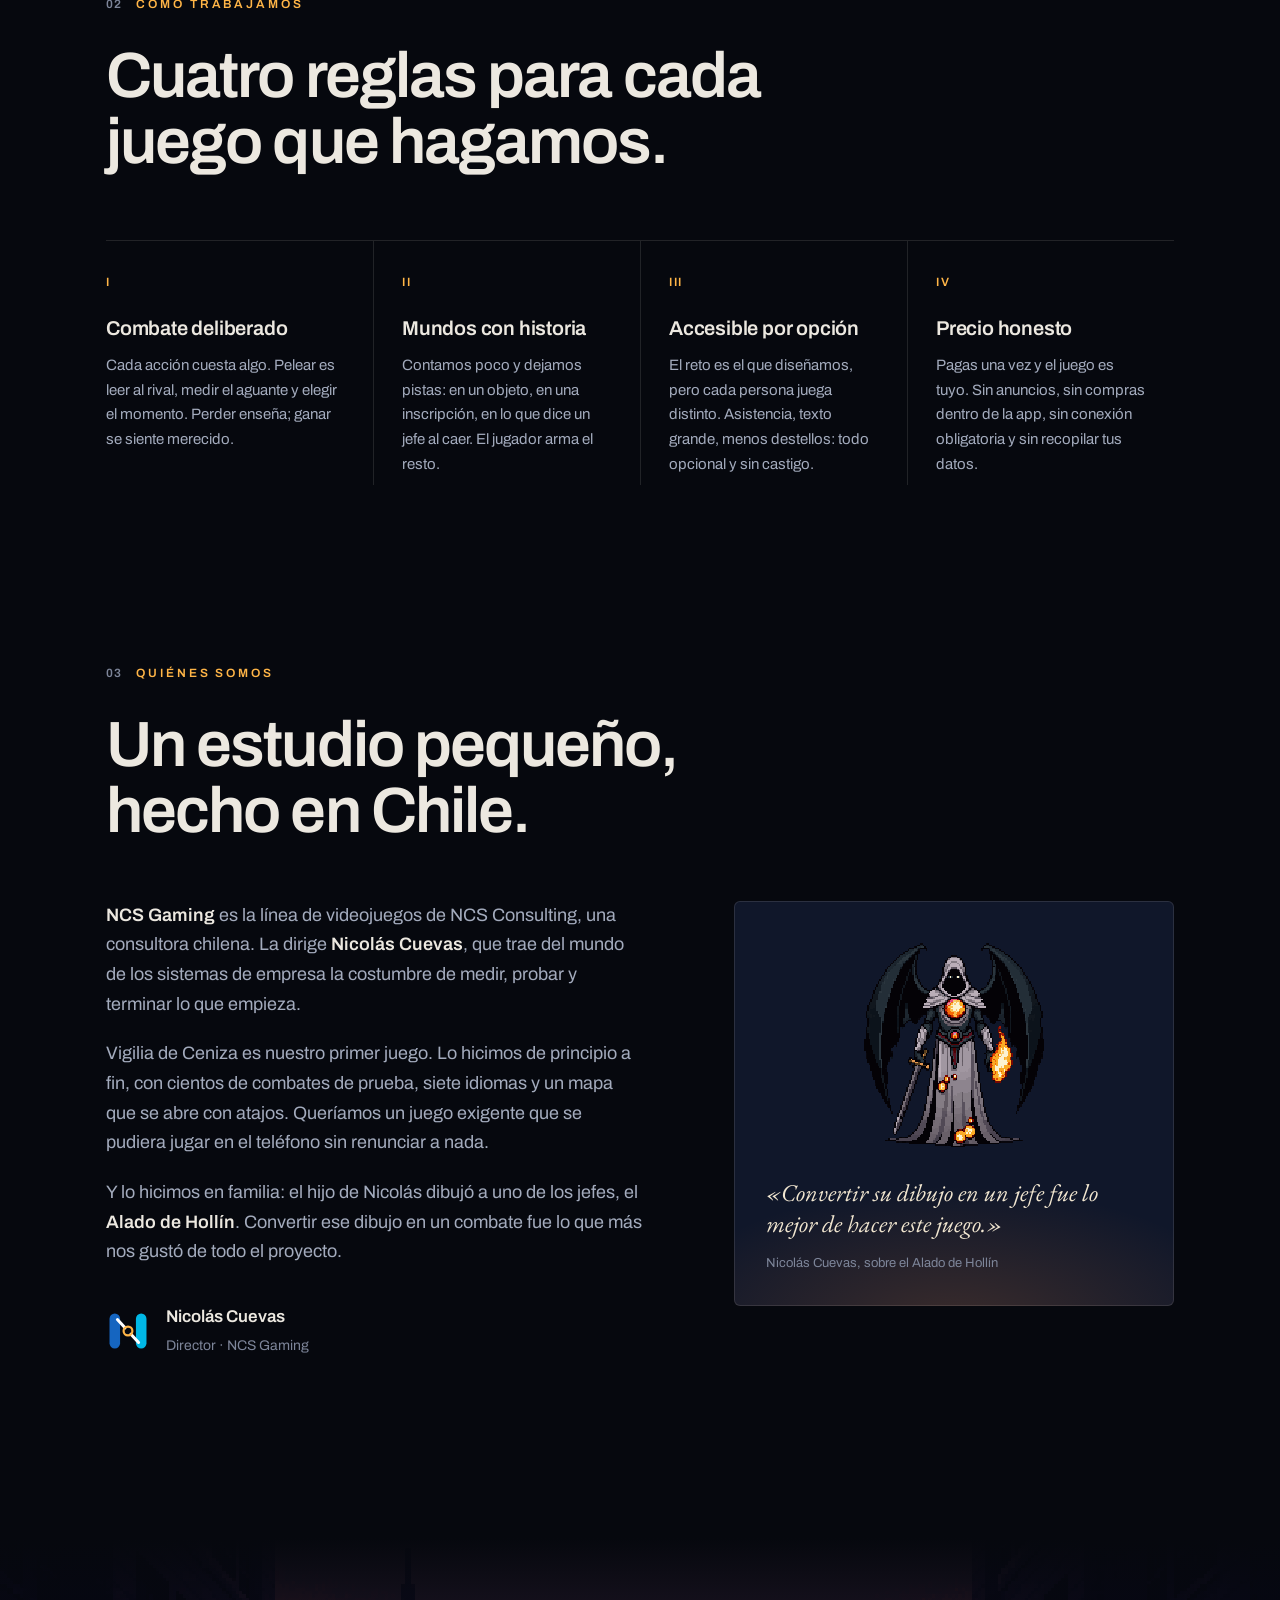
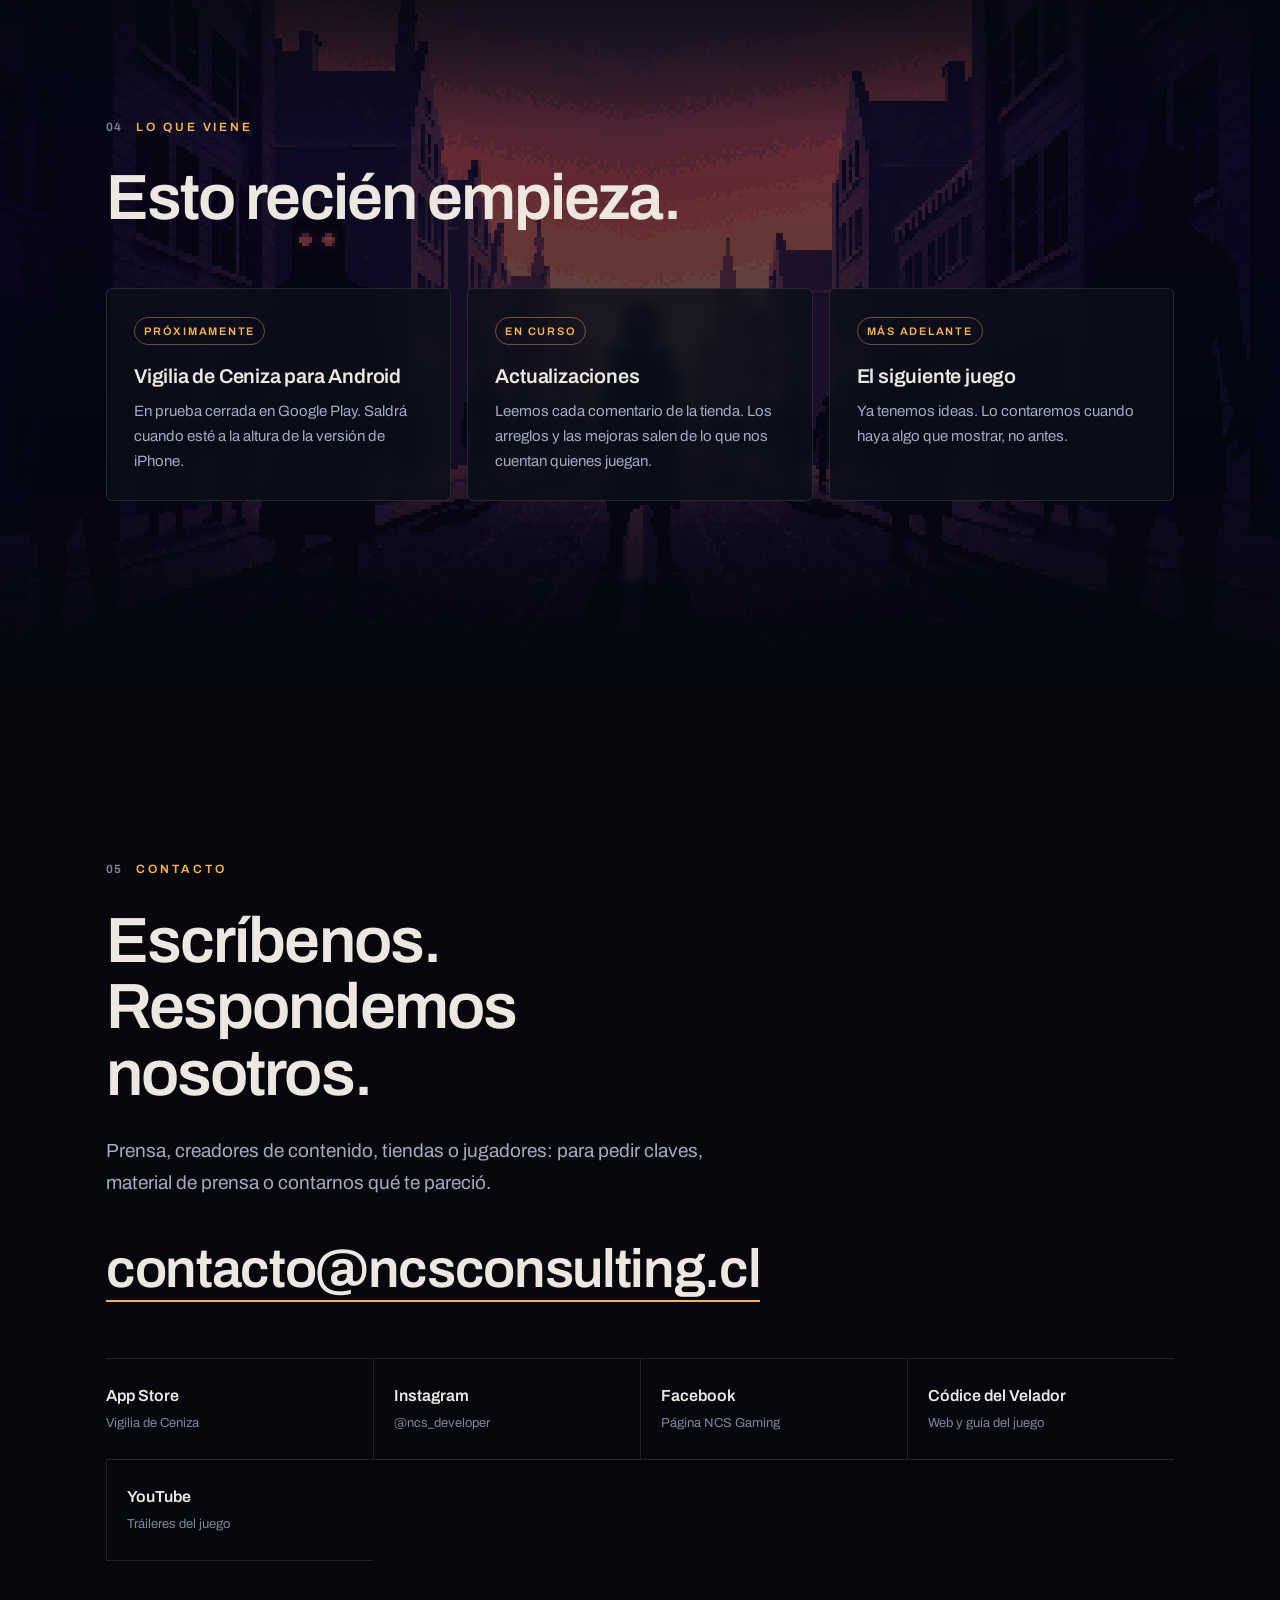
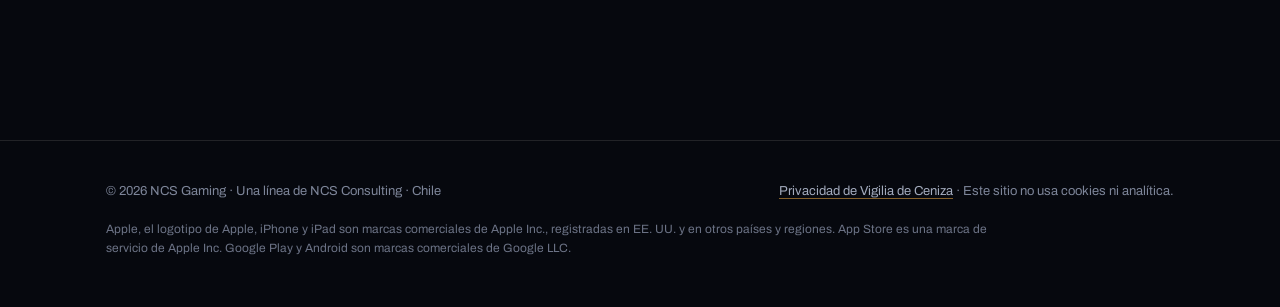
==== commit 8b1a9d51: "YouTube: enlace al canal NCS Gaming en contacto y sameAs (ES/EN)" ====
--- a/index.html
+++ b/index.html
@@ -52,6 +52,7 @@
    "sameAs": [
     "https://www.instagram.com/ncs_developer/",
     "https://www.facebook.com/61595371187636/",
+    "https://www.youtube.com/channel/UCpxMOFgtdoj5tkHDwHvY6Mw",
     "https://ncsconsulting-develops.github.io/vigilia-de-ceniza/"
    ]
   },
@@ -280,9 +281,7 @@
         <li><a href="https://www.instagram.com/ncs_developer/"><b>Instagram</b><span>@ncs_developer</span></a></li>
         <li><a href="https://www.facebook.com/61595371187636/"><b>Facebook</b><span>Página NCS Gaming</span></a></li>
         <li><a href="https://ncsconsulting-develops.github.io/vigilia-de-ceniza/"><b>Códice del Velador</b><span>Web y guía del juego</span></a></li>
-        <!-- YOUTUBE: cuando el canal tenga URL, añadir aquí:
-        <li><a href="https://www.youtube.com/@..."><b>YouTube</b><span>Tráileres y diarios</span></a></li>
-        -->
+        <li><a href="https://www.youtube.com/channel/UCpxMOFgtdoj5tkHDwHvY6Mw"><b>YouTube</b><span>Tráileres del juego</span></a></li>
       </ul>
     </section>
   </div>
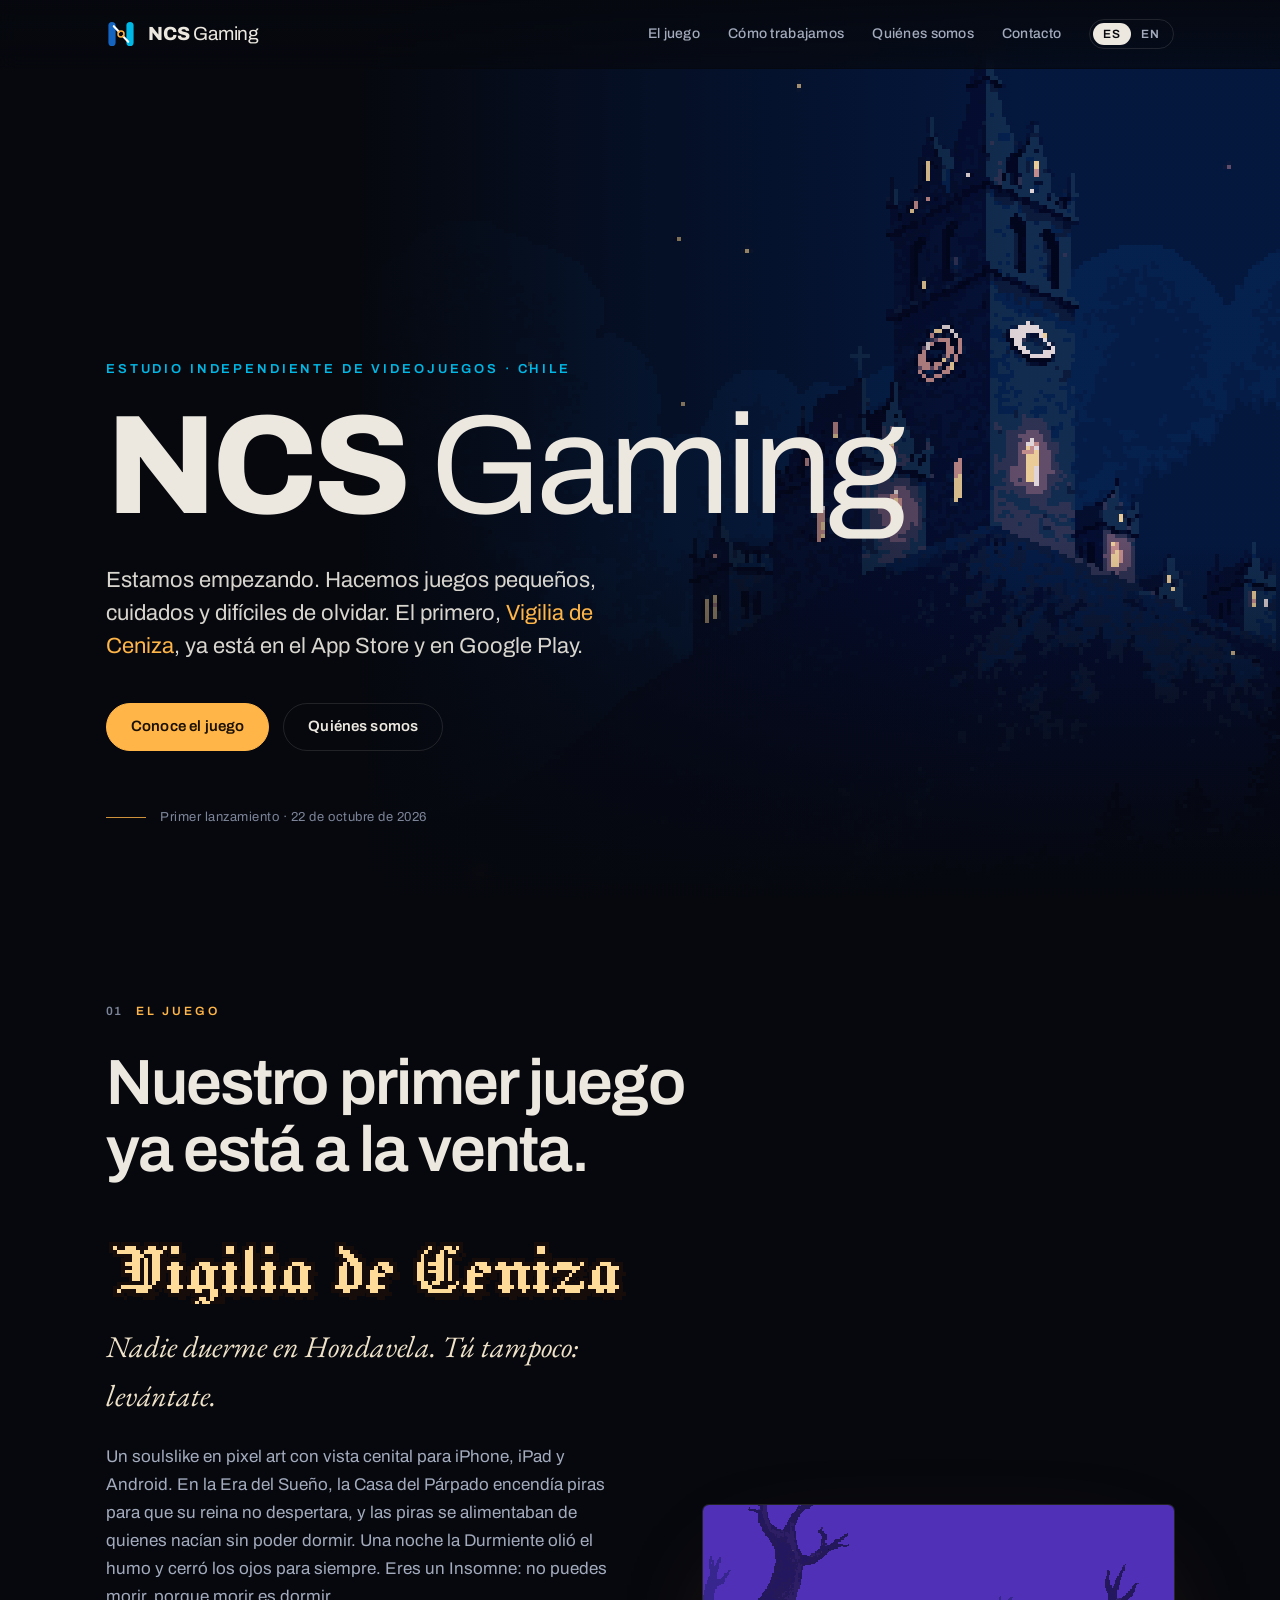
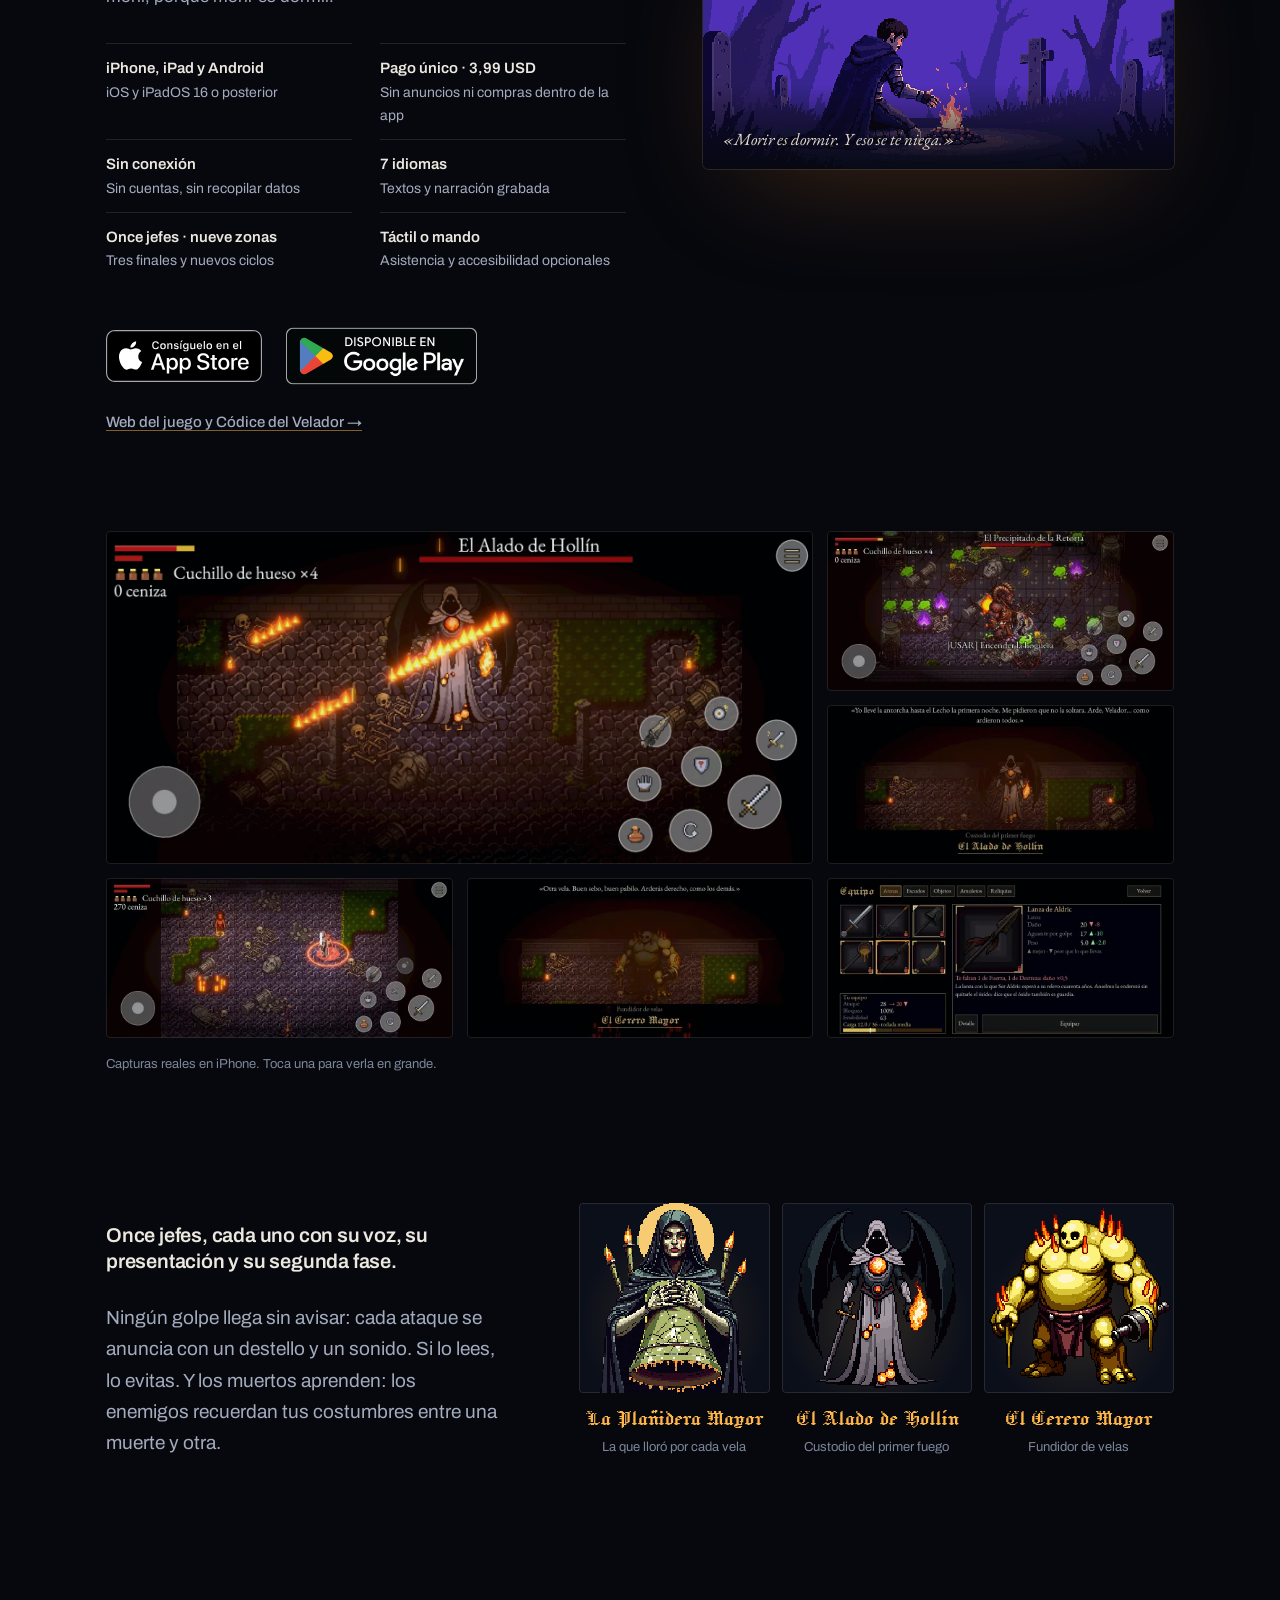
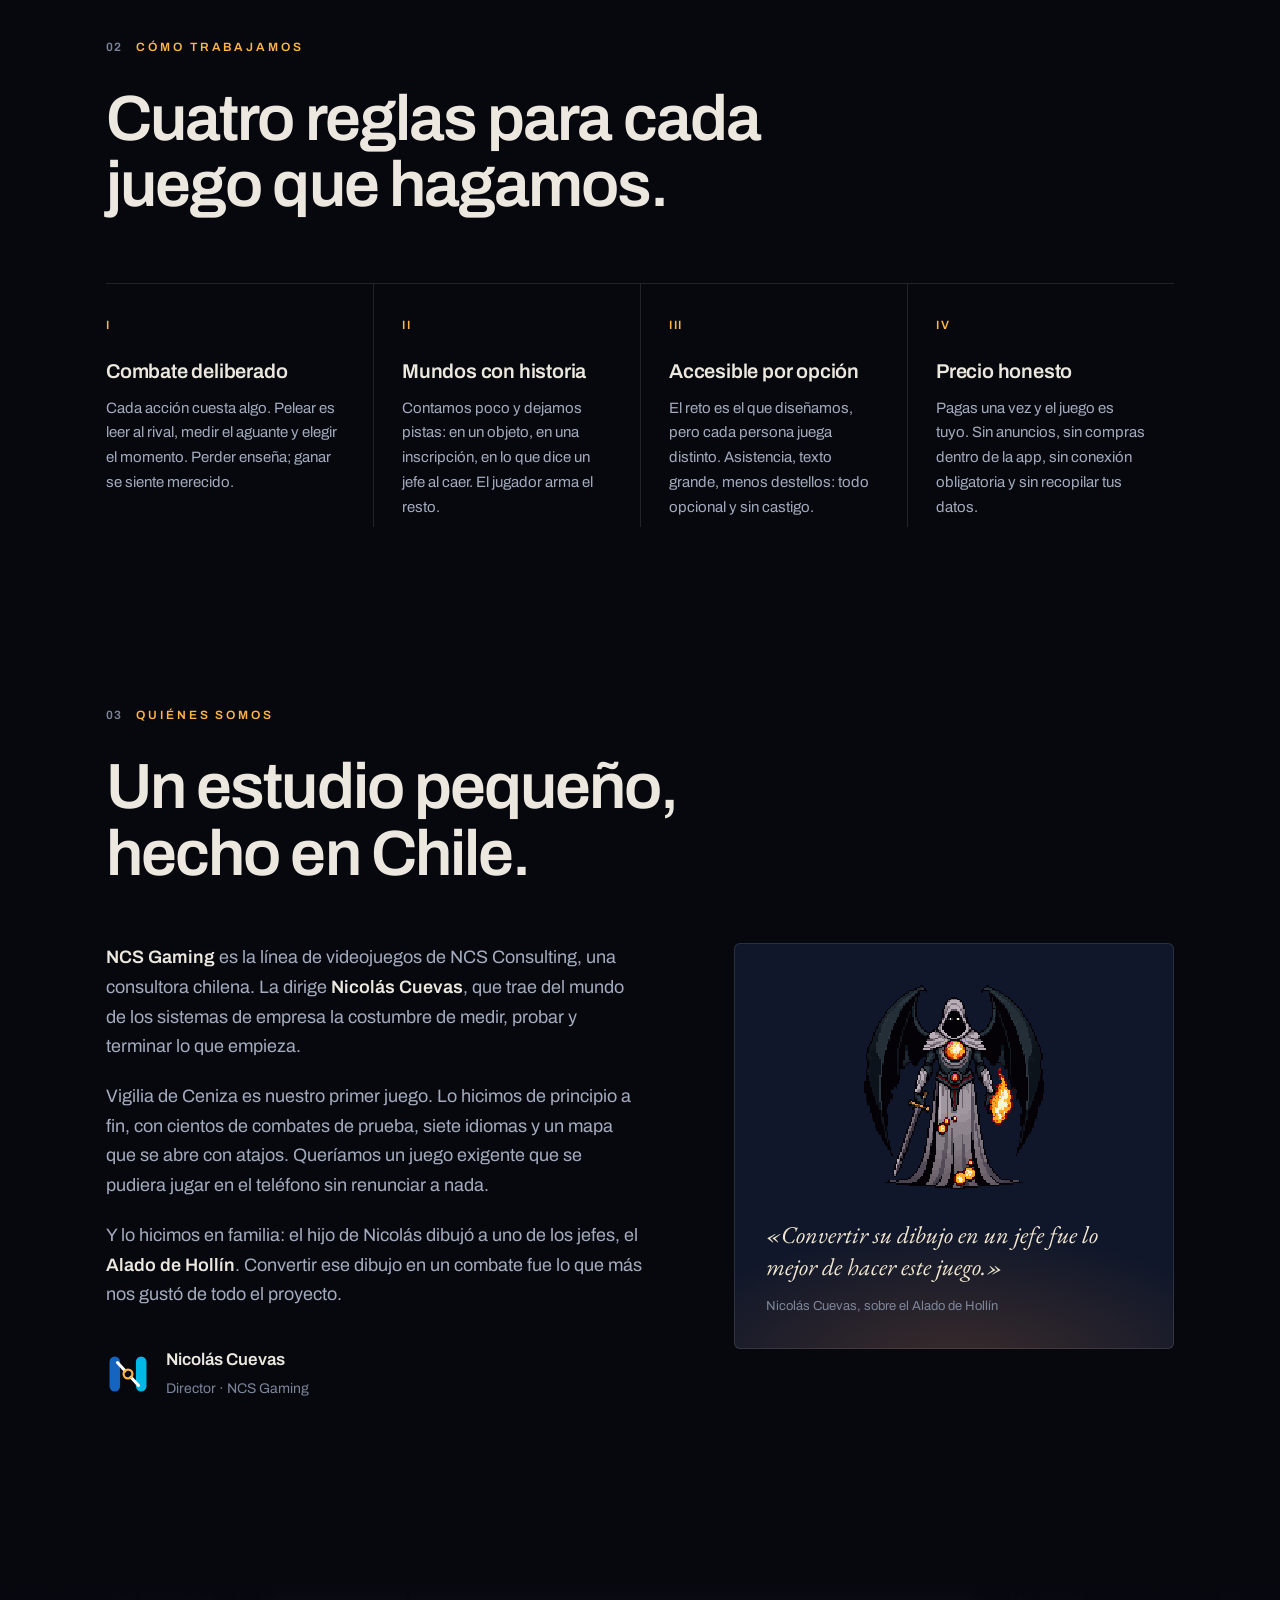
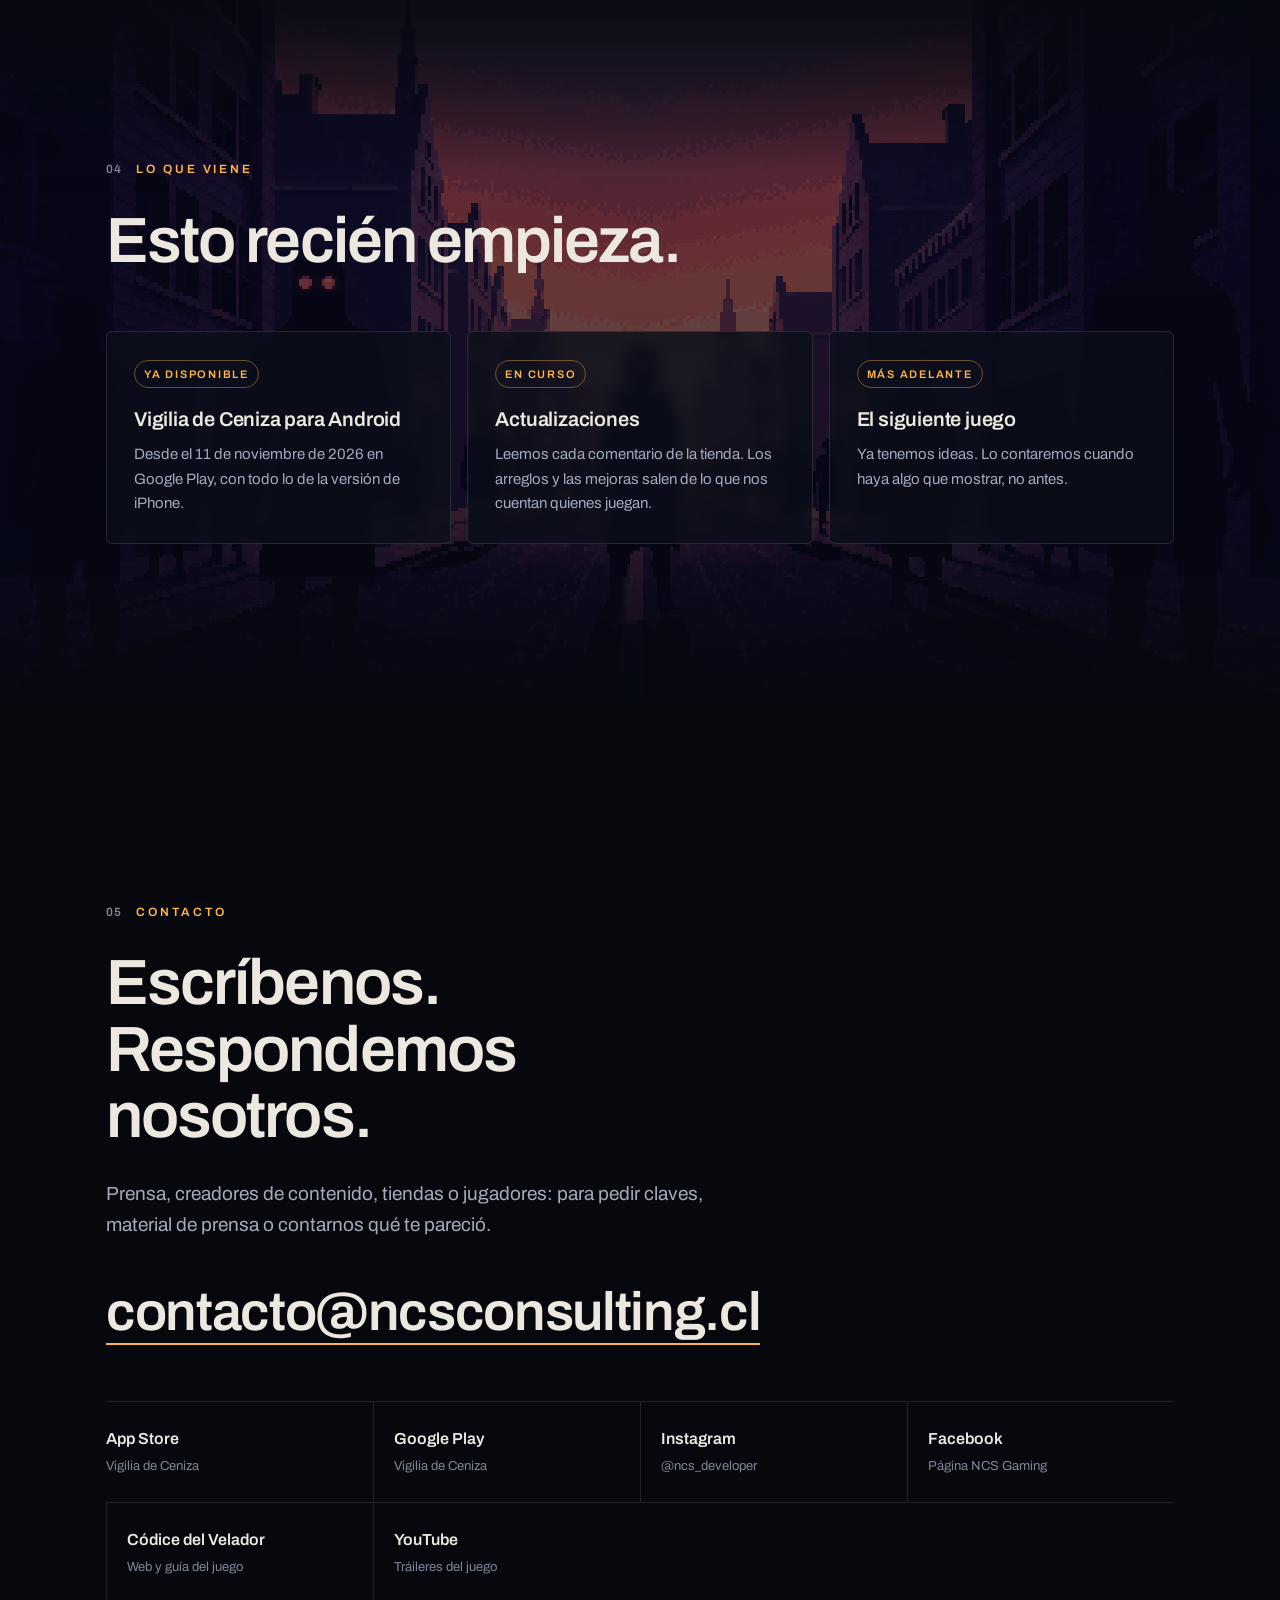
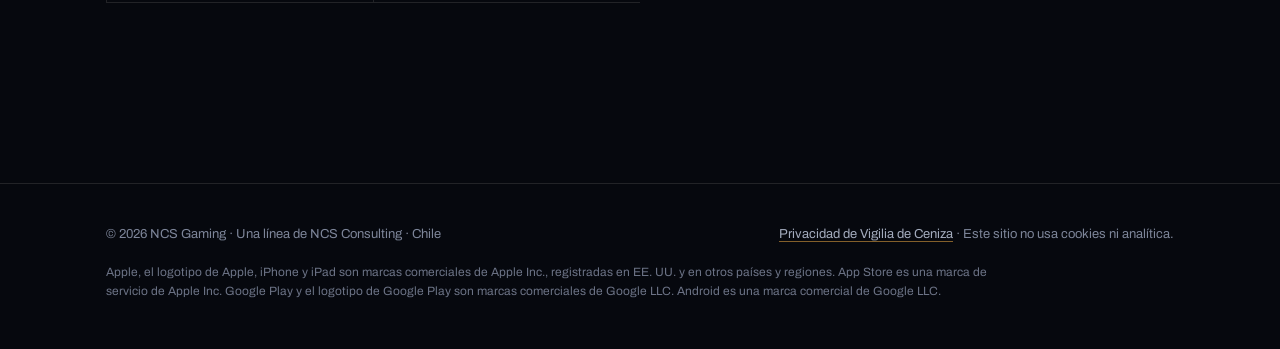
==== commit a5584e18: "Vigilia de Ceniza ya en Google Play: distintivo, enlaces, JSON-LD y créditos de marca" ====
--- a/index.html
+++ b/index.html
@@ -4,7 +4,7 @@
 <meta charset="utf-8">
 <meta name="viewport" content="width=device-width, initial-scale=1">
 <title>NCS Gaming — Estudio independiente de videojuegos · Chile</title>
-<meta name="description" content="NCS Gaming es un estudio independiente de videojuegos de Chile. Estamos empezando: nuestro primer juego, Vigilia de Ceniza, ya está en el App Store para iPhone y iPad.">
+<meta name="description" content="NCS Gaming es un estudio independiente de videojuegos de Chile. Estamos empezando: nuestro primer juego, Vigilia de Ceniza, ya está en el App Store y en Google Play para iPhone, iPad y Android.">
 <meta name="theme-color" content="#06080e">
 <link rel="canonical" href="https://ncsconsulting-develops.github.io/ncs-gaming/">
 <link rel="alternate" hreflang="es" href="https://ncsconsulting-develops.github.io/ncs-gaming/">
@@ -18,7 +18,7 @@
 <meta property="og:locale" content="es_CL">
 <meta property="og:locale:alternate" content="en_US">
 <meta property="og:title" content="NCS Gaming — Estudio independiente de videojuegos · Chile">
-<meta property="og:description" content="Estamos empezando. Nuestro primer juego, Vigilia de Ceniza, ya está en el App Store para iPhone y iPad.">
+<meta property="og:description" content="Estamos empezando. Nuestro primer juego, Vigilia de Ceniza, ya está en el App Store y en Google Play para iPhone, iPad y Android.">
 <meta property="og:url" content="https://ncsconsulting-develops.github.io/ncs-gaming/">
 <meta property="og:image" content="https://ncsconsulting-develops.github.io/ncs-gaming/img/og_es.jpg">
 <meta property="og:image:width" content="1200">
@@ -26,7 +26,7 @@
 <meta property="og:image:alt" content="Vigilia de Ceniza: una catedral de noche sobre Hondavela. Nadie duerme en Hondavela.">
 <meta name="twitter:card" content="summary_large_image">
 <meta name="twitter:title" content="NCS Gaming — Estudio independiente de videojuegos · Chile">
-<meta name="twitter:description" content="Estamos empezando. Nuestro primer juego, Vigilia de Ceniza, ya está en el App Store.">
+<meta name="twitter:description" content="Estamos empezando. Nuestro primer juego, Vigilia de Ceniza, ya está en el App Store y en Google Play.">
 <meta name="twitter:image" content="https://ncsconsulting-develops.github.io/ncs-gaming/img/og_es.jpg">
 
 <script type="application/ld+json">
@@ -40,7 +40,7 @@
    "url": "https://ncsconsulting-develops.github.io/ncs-gaming/",
    "logo": "https://ncsconsulting-develops.github.io/ncs-gaming/apple-touch-icon.png",
    "email": "contacto@ncsconsulting.cl",
-   "description": "Estudio independiente de videojuegos de Chile. Nuestro primer juego, Vigilia de Ceniza, está en el App Store para iPhone y iPad.",
+   "description": "Estudio independiente de videojuegos de Chile. Nuestro primer juego, Vigilia de Ceniza, está en el App Store y en Google Play para iPhone, iPad y Android.",
    "foundingLocation": {
     "@type": "Place",
     "name": "Chile"
@@ -60,18 +60,20 @@
    "@type": "VideoGame",
    "name": "Vigilia de Ceniza",
    "url": "https://ncsconsulting-develops.github.io/vigilia-de-ceniza/",
-   "description": "Soulslike de pixel art con vista cenital para iPhone y iPad.",
+   "description": "Soulslike de pixel art con vista cenital para iPhone, iPad y Android.",
    "genre": [
     "Action RPG",
     "Soulslike"
    ],
    "gamePlatform": [
     "iOS",
-    "iPadOS"
+    "iPadOS",
+    "Android"
    ],
    "installUrl": "https://apps.apple.com/app/id6823702349",
    "sameAs": [
-    "https://apps.apple.com/app/id6823702349"
+    "https://apps.apple.com/app/id6823702349",
+    "https://play.google.com/store/apps/details?id=com.ncsgaming.vigiliadeceniza"
    ],
    "publisher": {
     "@id": "https://ncsconsulting-develops.github.io/ncs-gaming/#org"
@@ -122,7 +124,7 @@
     <div class="wrap">
       <p class="kicker">Estudio independiente de videojuegos · Chile</p>
       <h1><b>NCS</b> Gaming</h1>
-      <p class="lead">Estamos empezando. Hacemos juegos pequeños, cuidados y difíciles de olvidar. El primero, <em>Vigilia de Ceniza</em>, ya está en el App Store.</p>
+      <p class="lead">Estamos empezando. Hacemos juegos pequeños, cuidados y difíciles de olvidar. El primero, <em>Vigilia de Ceniza</em>, ya está en el App Store y en Google Play.</p>
       <div class="actions">
         <a class="btn solid" href="#juego">Conoce el juego</a>
         <a class="btn" href="#nosotros">Quiénes somos</a>
@@ -140,9 +142,9 @@
         <div class="game-copy">
           <img class="game-logo px" src="img/vigilia_title.png" width="1068" height="132" alt="Vigilia de Ceniza" loading="lazy">
           <p class="tagline">Nadie duerme en Hondavela. Tú tampoco: levántate.</p>
-          <p class="body">Un soulslike en pixel art con vista cenital para iPhone y iPad. En la Era del Sueño, la Casa del Párpado encendía piras para que su reina no despertara, y las piras se alimentaban de quienes nacían sin poder dormir. Una noche la Durmiente olió el humo y cerró los ojos para siempre. Eres un Insomne: no puedes morir, porque morir es dormir.</p>
+          <p class="body">Un soulslike en pixel art con vista cenital para iPhone, iPad y Android. En la Era del Sueño, la Casa del Párpado encendía piras para que su reina no despertara, y las piras se alimentaban de quienes nacían sin poder dormir. Una noche la Durmiente olió el humo y cerró los ojos para siempre. Eres un Insomne: no puedes morir, porque morir es dormir.</p>
           <ul class="facts">
-            <li><b>iPhone y iPad</b>iOS y iPadOS 16 o posterior</li>
+            <li><b>iPhone, iPad y Android</b>iOS y iPadOS 16 o posterior</li>
             <li><b>Pago único · 3,99 USD</b>Sin anuncios ni compras dentro de la app</li>
             <li><b>Sin conexión</b>Sin cuentas, sin recopilar datos</li>
             <li><b>7 idiomas</b>Textos y narración grabada</li>
@@ -152,6 +154,9 @@
           <div class="store">
             <a class="badge" href="https://apps.apple.com/app/id6823702349" aria-label="Consíguelo en el App Store">
               <img src="img/appstore_es.svg" width="120" height="40" alt="Consíguelo en el App Store">
+            </a>
+            <a class="badge gplay" href="https://play.google.com/store/apps/details?id=com.ncsgaming.vigiliadeceniza" aria-label="Disponible en Google Play">
+              <img src="img/gplay_es.png" width="646" height="250" alt="Disponible en Google Play">
             </a>
             <a class="link" href="https://ncsconsulting-develops.github.io/vigilia-de-ceniza/">Web del juego y Códice del Velador →</a>
           </div>
@@ -251,9 +256,9 @@
         <h2 id="viene-t">Esto recién empieza.</h2>
         <ul class="next">
           <li>
-            <span class="state">Próximamente</span>
+            <span class="state">Ya disponible</span>
             <h3>Vigilia de Ceniza para Android</h3>
-            <p>En prueba cerrada en Google Play. Saldrá cuando esté a la altura de la versión de iPhone.</p>
+            <p>Desde el 11 de noviembre de 2026 en Google Play, con todo lo de la versión de iPhone.</p>
           </li>
           <li>
             <span class="state">En curso</span>
@@ -278,6 +283,7 @@
       <a class="mail" href="mailto:contacto@ncsconsulting.cl">contacto@ncsconsulting.cl</a>
       <ul class="links">
         <li><a href="https://apps.apple.com/app/id6823702349"><b>App Store</b><span>Vigilia de Ceniza</span></a></li>
+        <li><a href="https://play.google.com/store/apps/details?id=com.ncsgaming.vigiliadeceniza"><b>Google Play</b><span>Vigilia de Ceniza</span></a></li>
         <li><a href="https://www.instagram.com/ncs_developer/"><b>Instagram</b><span>@ncs_developer</span></a></li>
         <li><a href="https://www.facebook.com/61595371187636/"><b>Facebook</b><span>Página NCS Gaming</span></a></li>
         <li><a href="https://ncsconsulting-develops.github.io/vigilia-de-ceniza/"><b>Códice del Velador</b><span>Web y guía del juego</span></a></li>
@@ -293,7 +299,7 @@
       <span>© 2026 NCS Gaming · Una línea de NCS Consulting · Chile</span>
       <span><a href="https://ncsconsulting-develops.github.io/vigilia-de-ceniza/privacy.html">Privacidad de Vigilia de Ceniza</a> · Este sitio no usa cookies ni analítica.</span>
     </div>
-    <p class="legal">Apple, el logotipo de Apple, iPhone y iPad son marcas comerciales de Apple Inc., registradas en EE. UU. y en otros países y regiones. App Store es una marca de servicio de Apple Inc. Google Play y Android son marcas comerciales de Google LLC.</p>
+    <p class="legal">Apple, el logotipo de Apple, iPhone y iPad son marcas comerciales de Apple Inc., registradas en EE. UU. y en otros países y regiones. App Store es una marca de servicio de Apple Inc. Google Play y el logotipo de Google Play son marcas comerciales de Google LLC. Android es una marca comercial de Google LLC.</p>
   </div>
 </footer>
 
--- a/css/site.css
+++ b/css/site.css
@@ -183,6 +183,8 @@
 .store { display: flex; flex-wrap: wrap; align-items: center; gap: 18px 24px; margin-top: 36px; }
 .store .badge { display: block; padding: 10px 0; }
 .store .badge img { height: 52px; width: auto; }
+/* El PNG de Google trae margen transparente: a 74 px el distintivo visible mide lo mismo que el de Apple. */
+.store .badge.gplay img { height: 74px; margin: -11px 0; }
 .store .link { font-size: 15px; font-weight: 500; color: var(--muted); }
 
 .frame {
